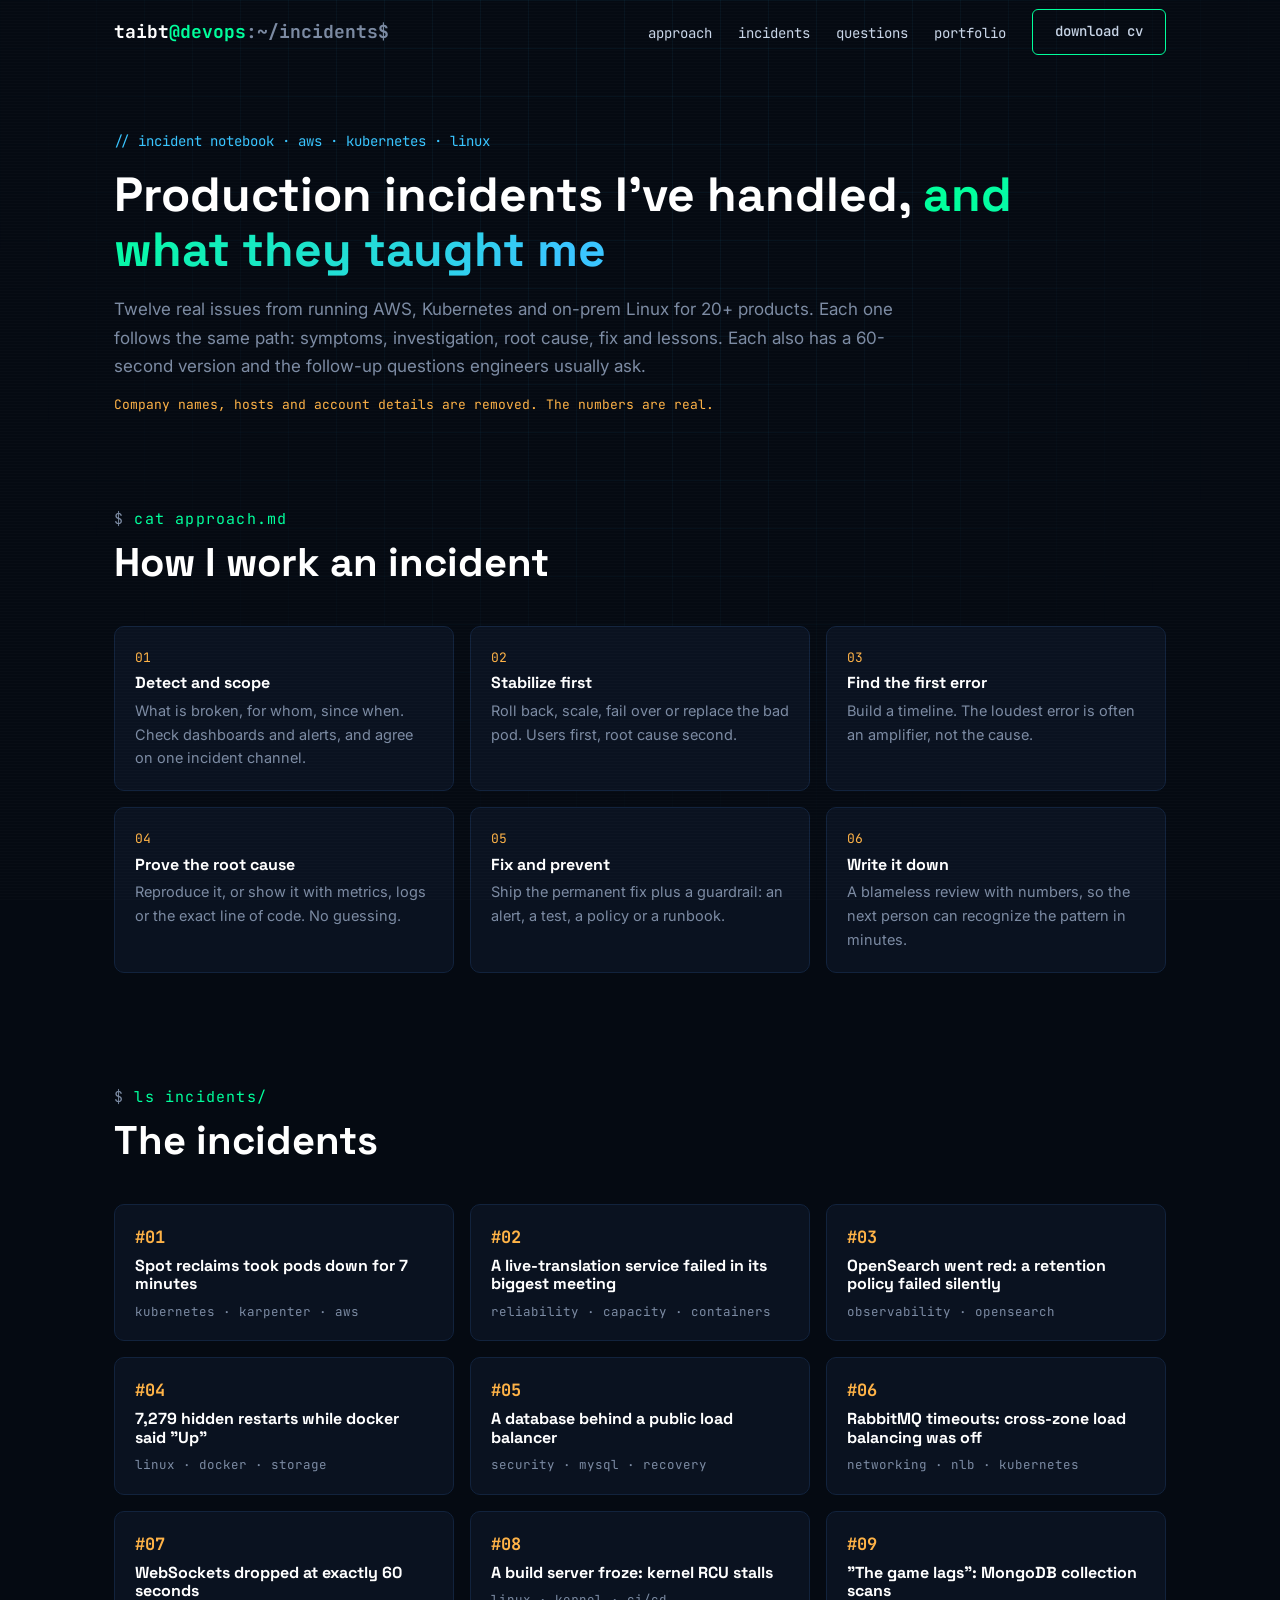
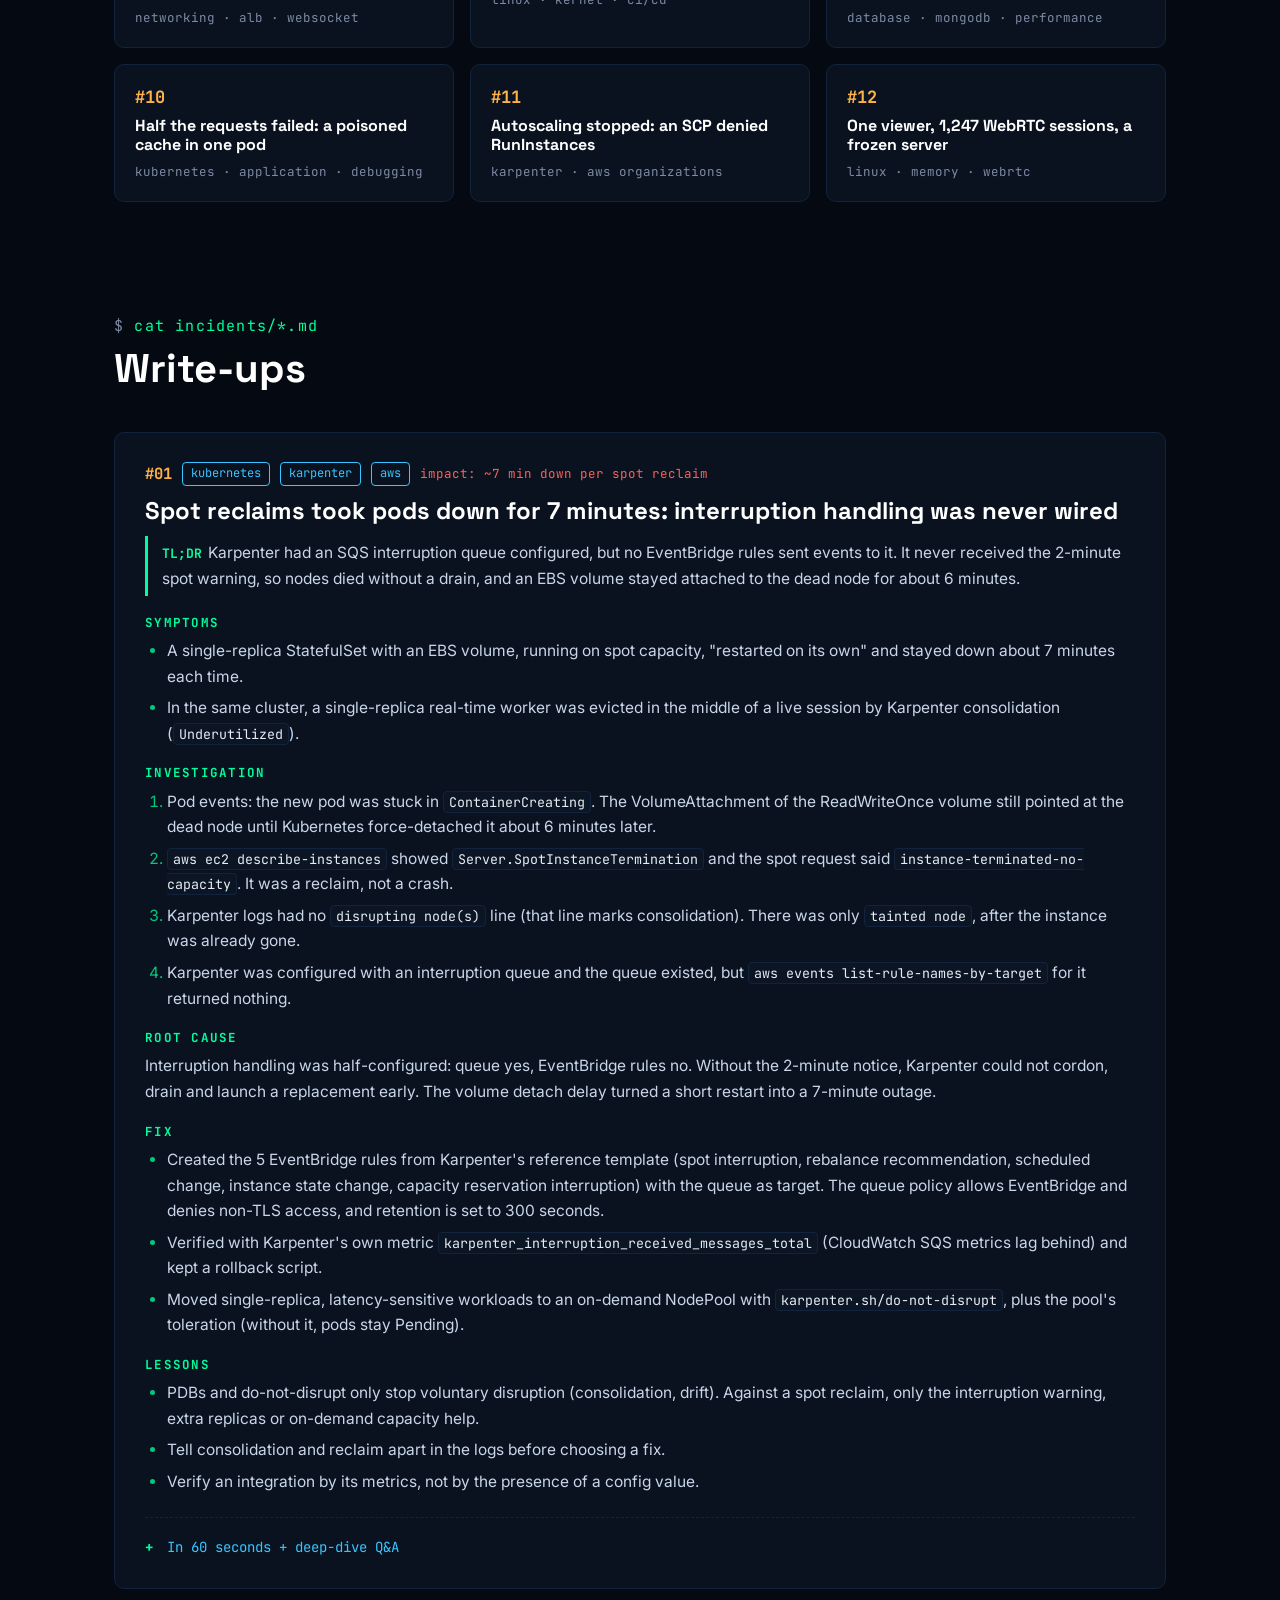
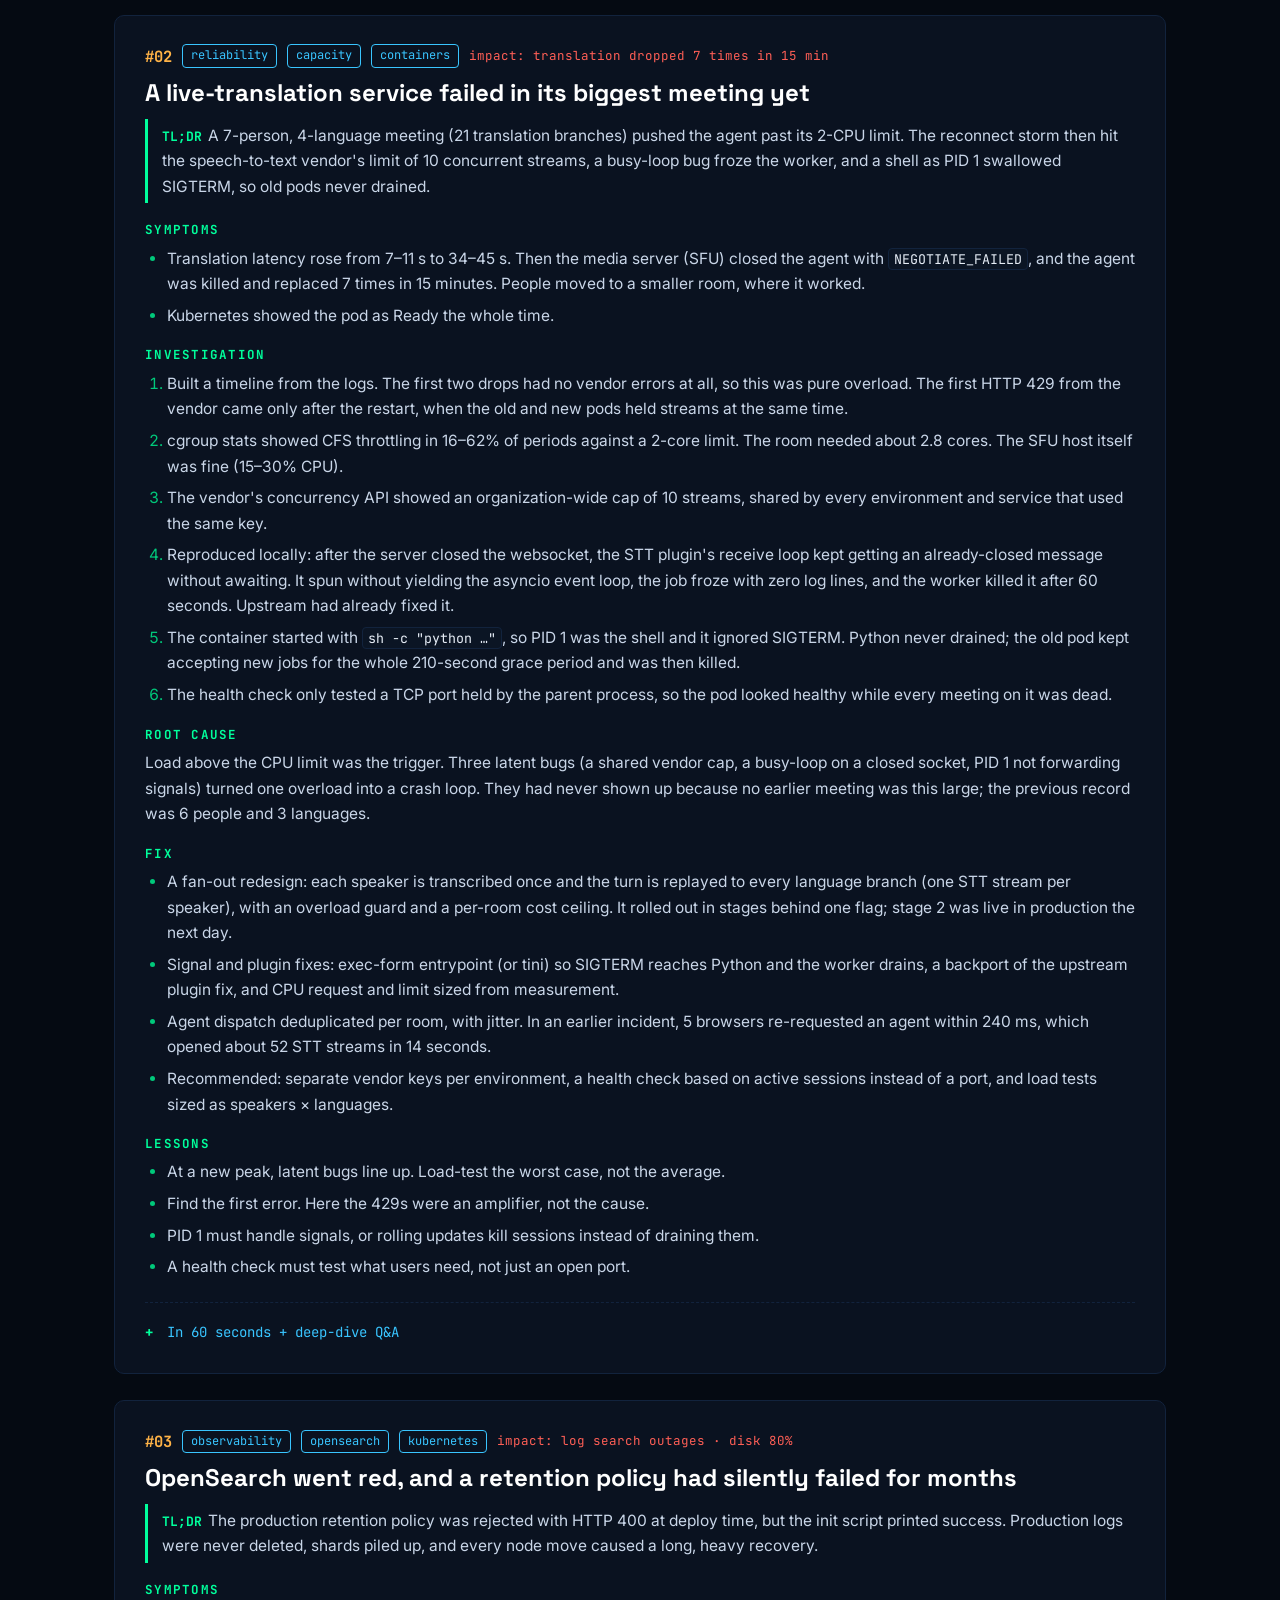
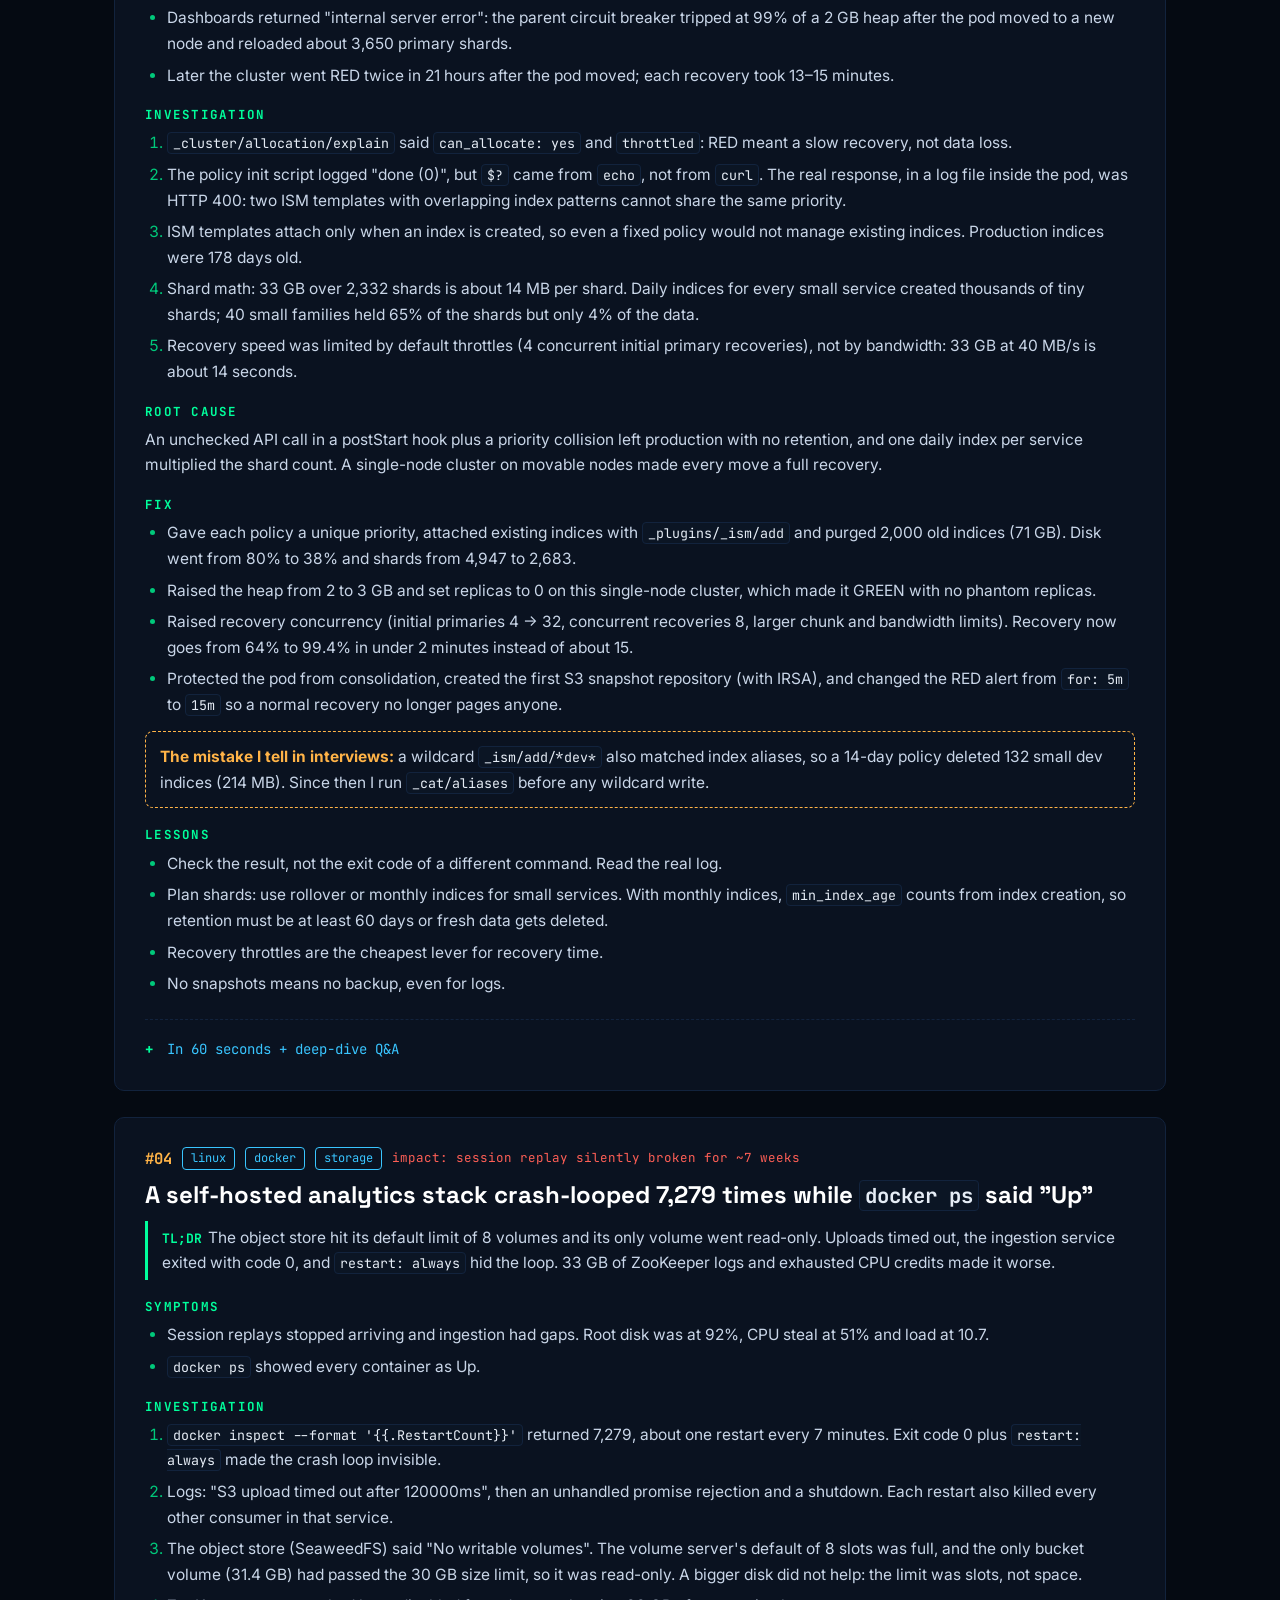
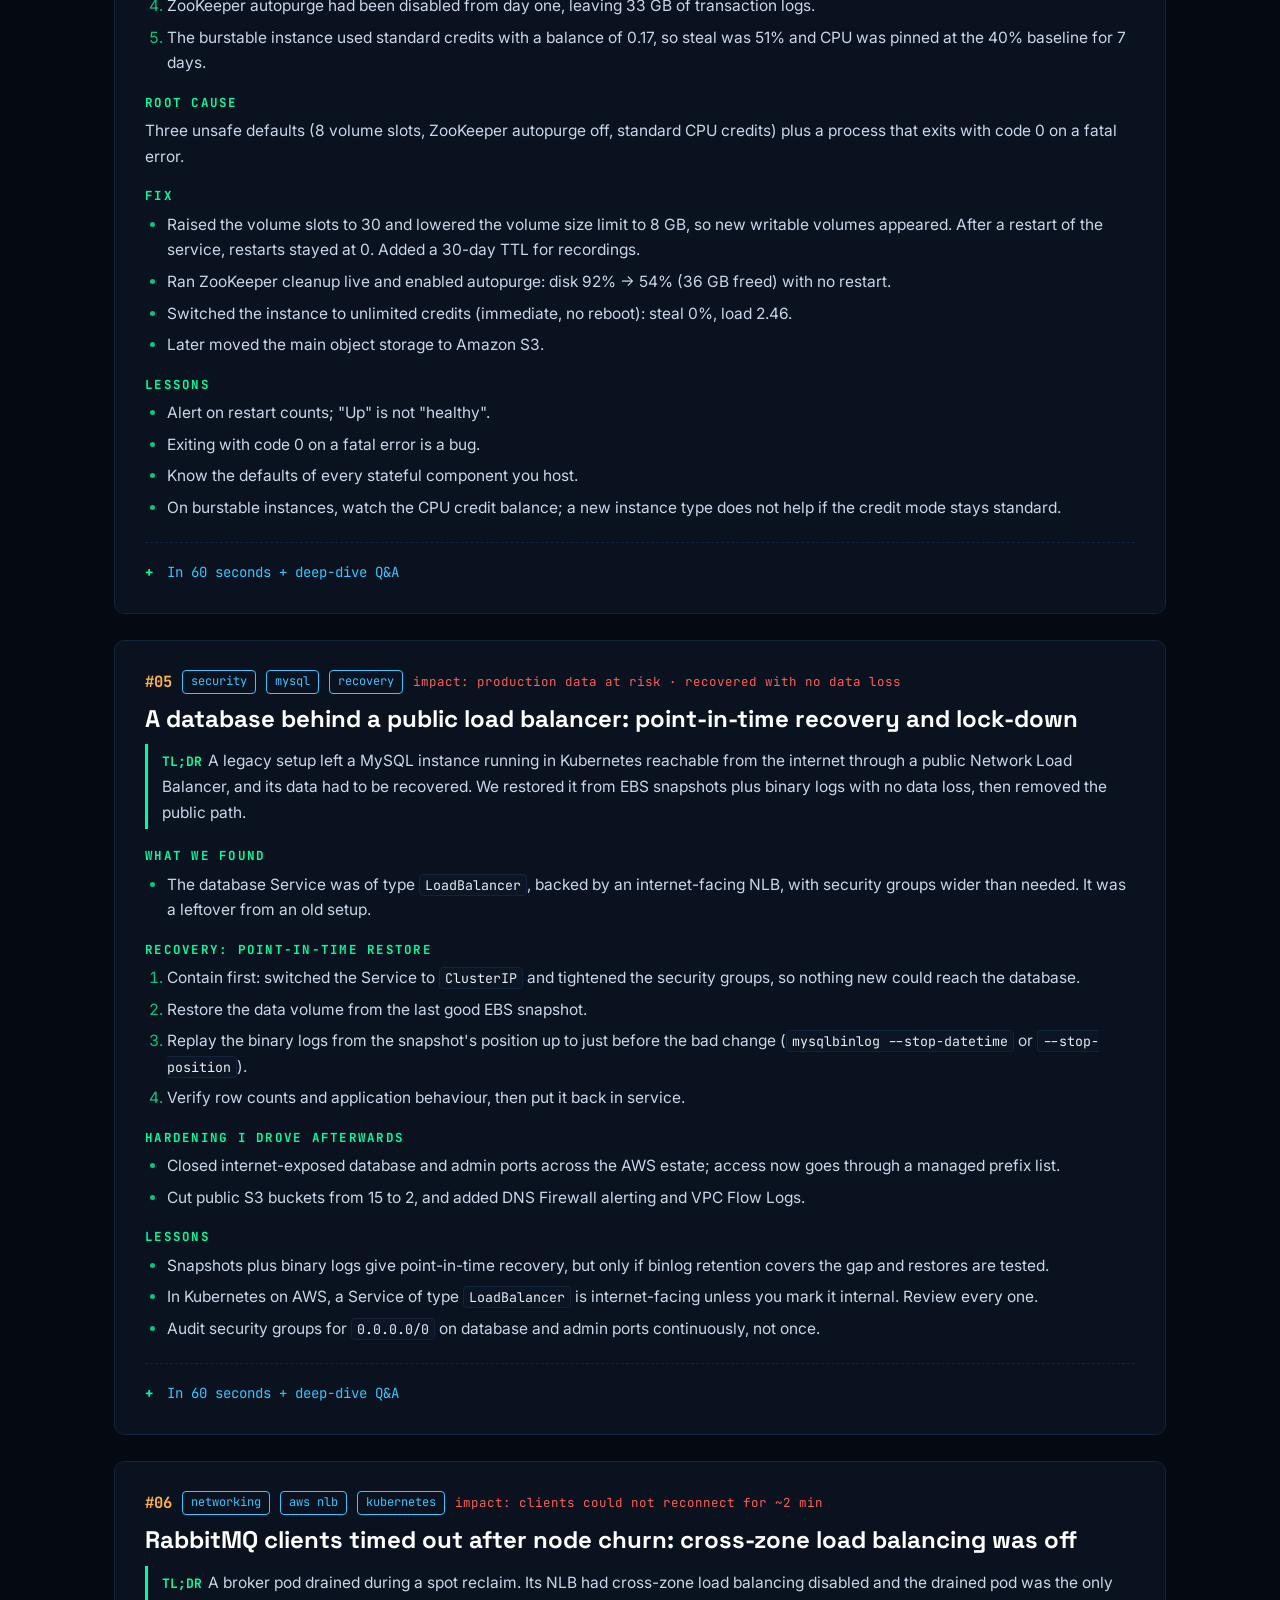
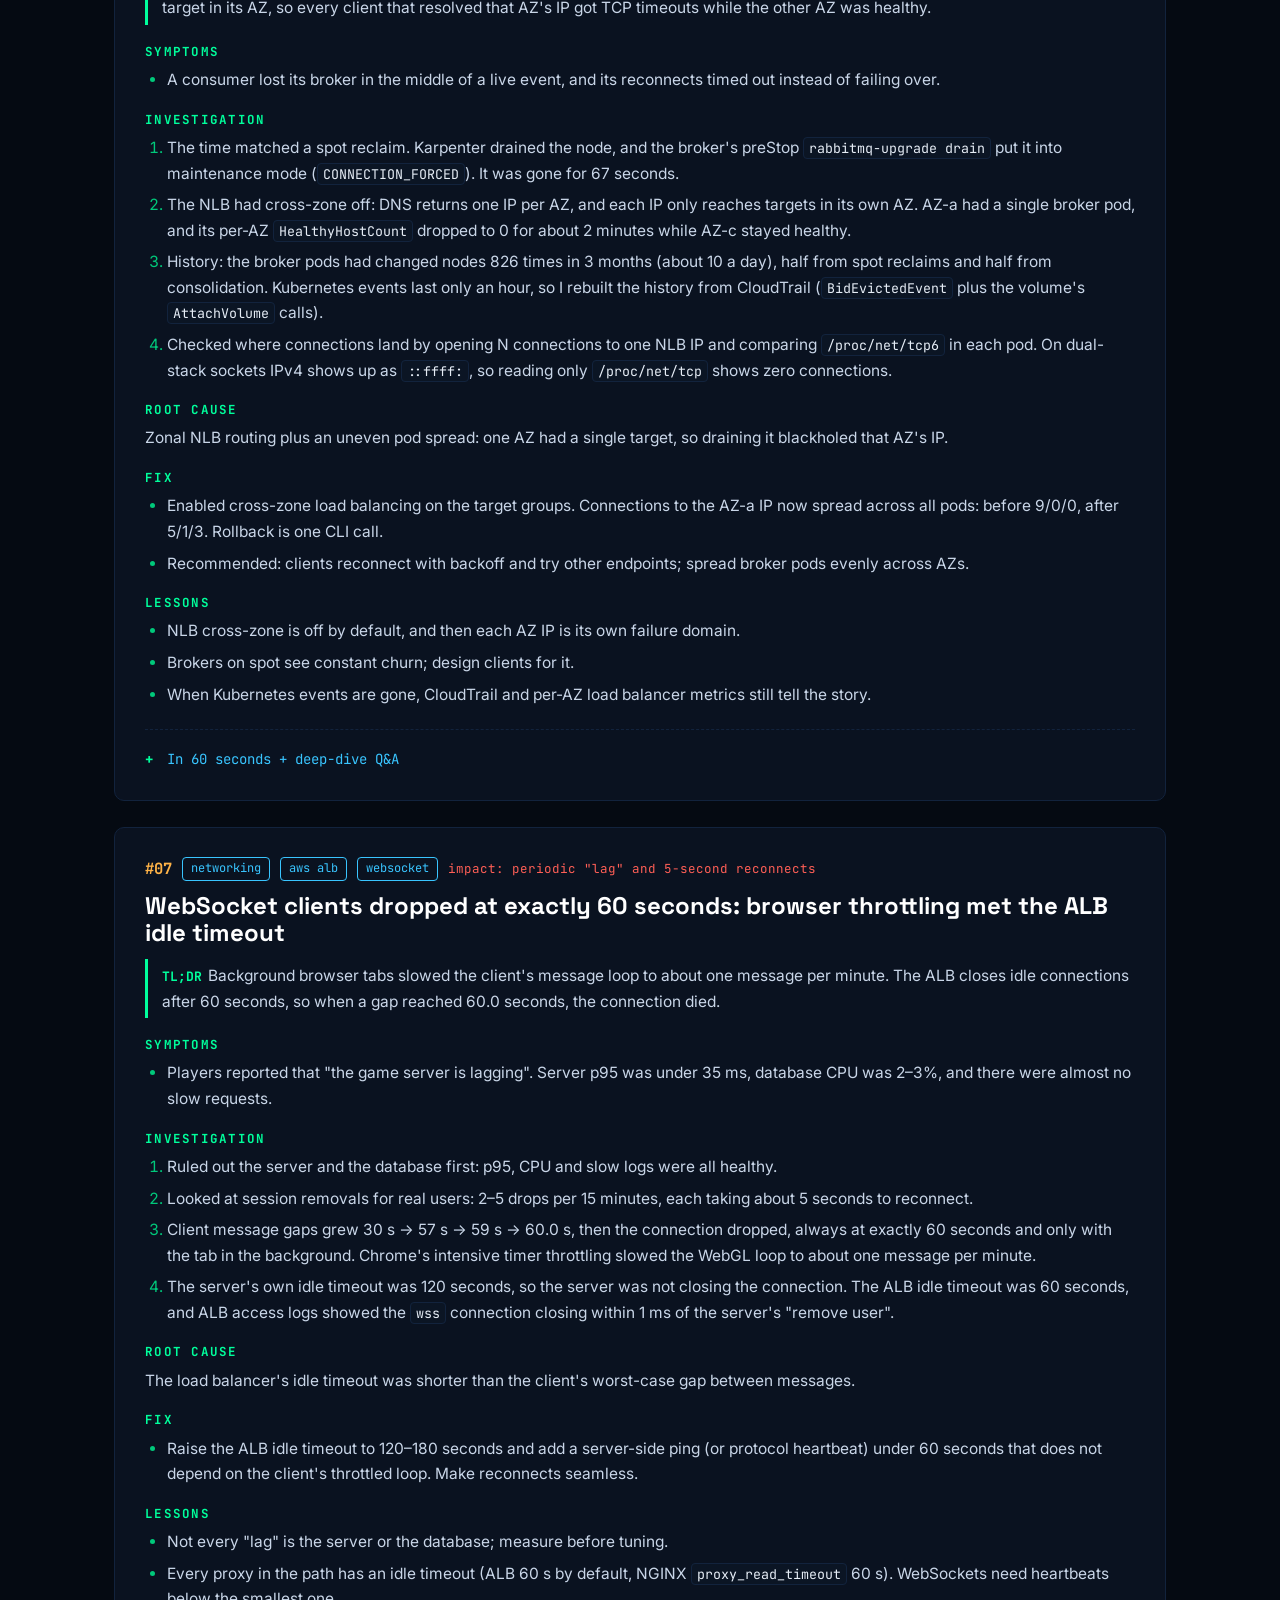
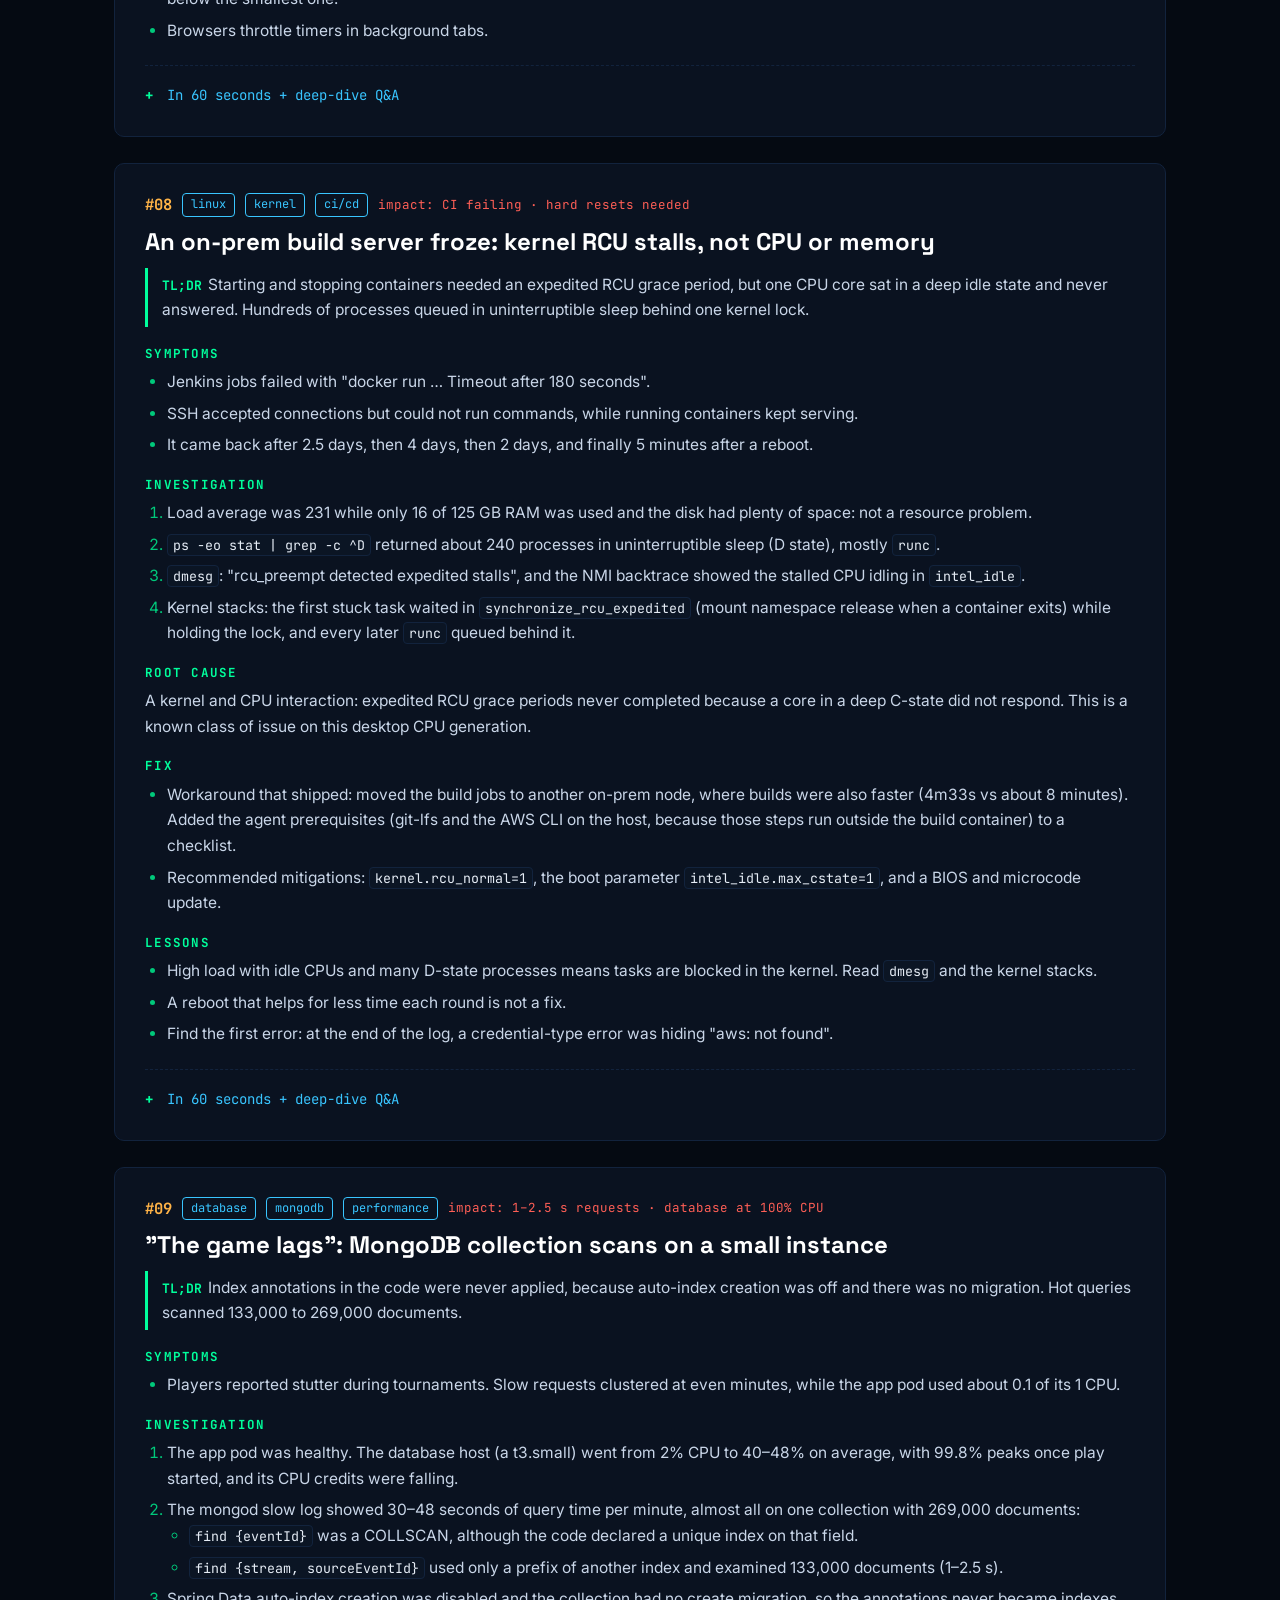
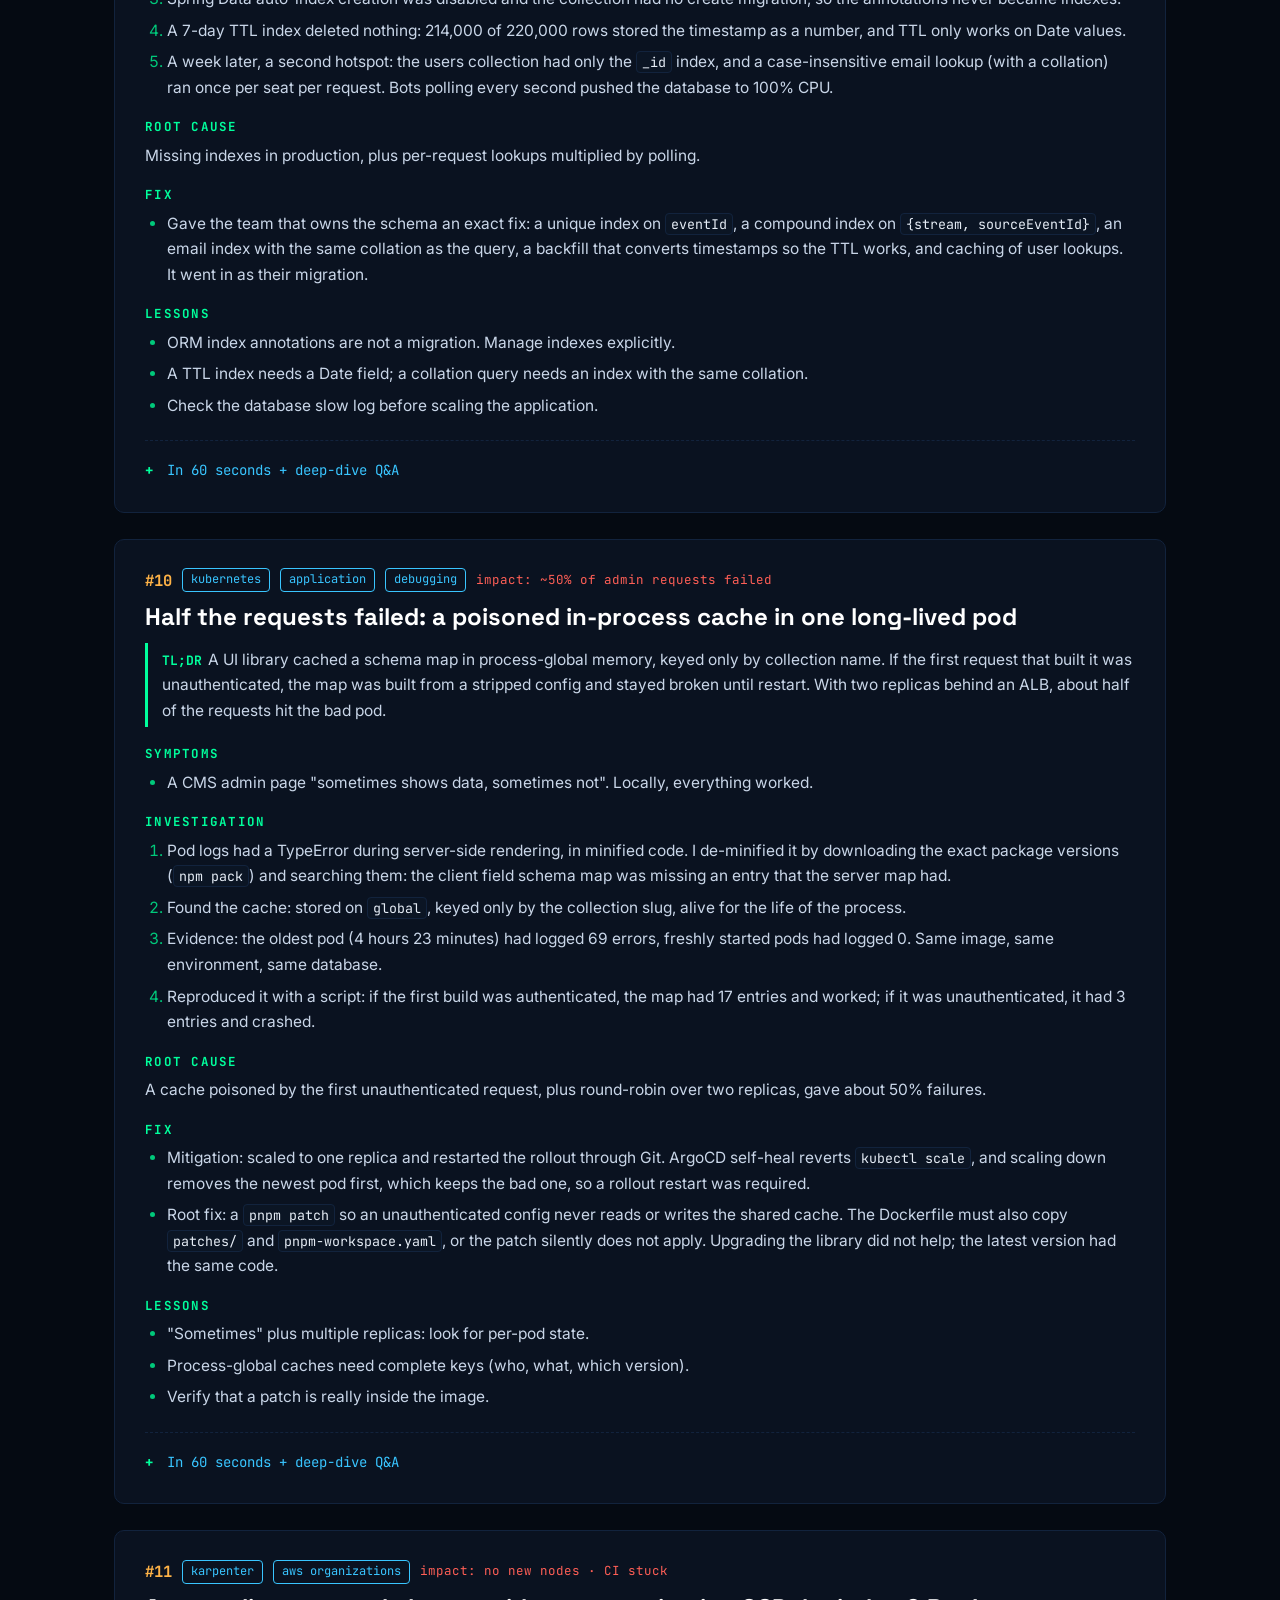
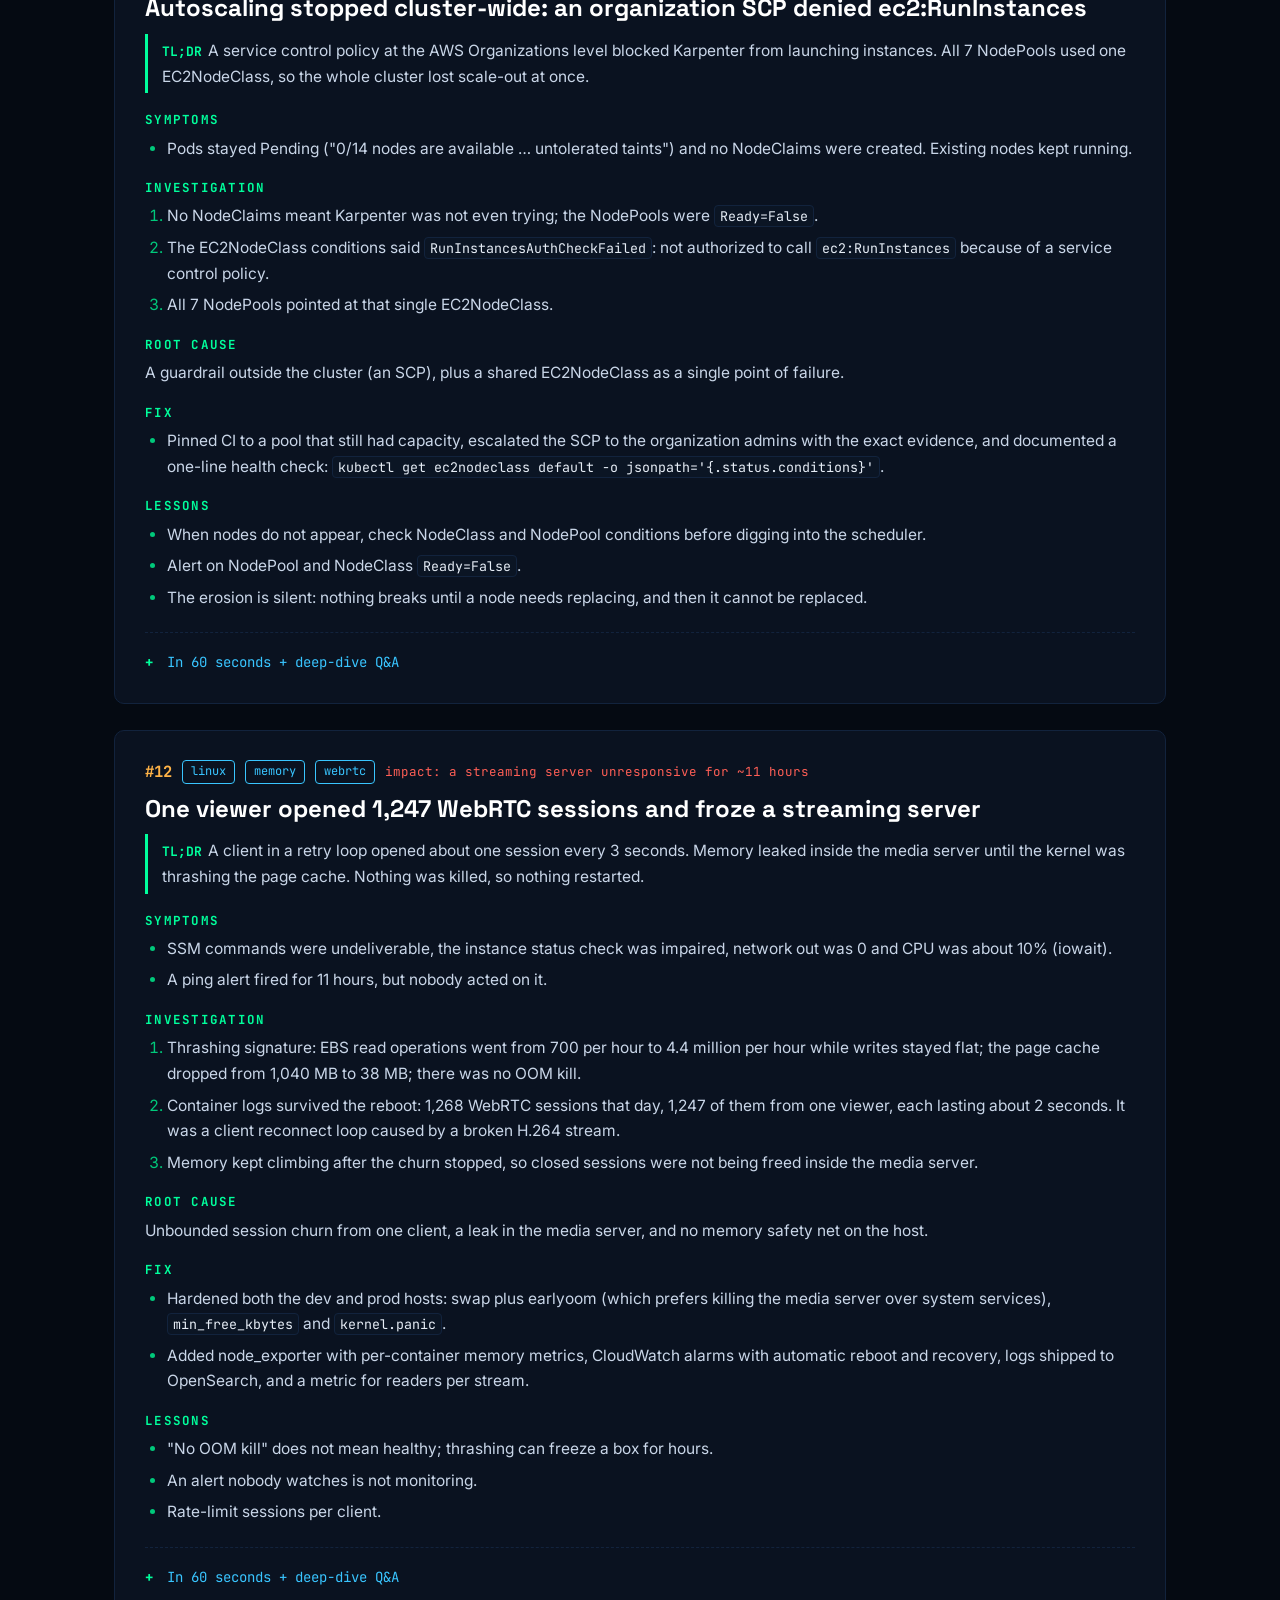
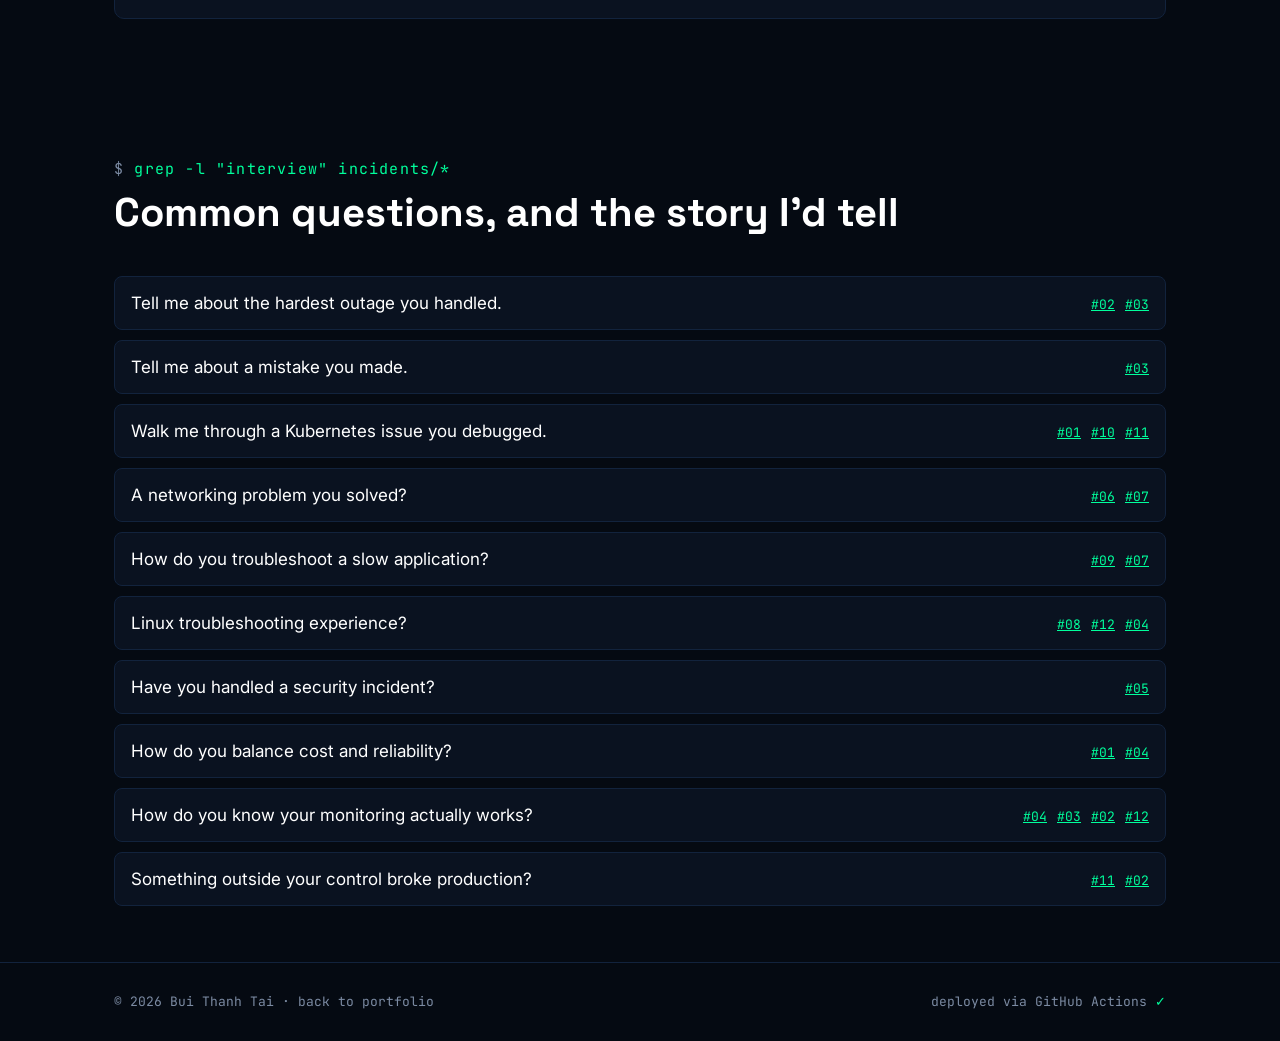
==== incidents/index.html @ ca94ed04 "feat: add incident notebook page Add /incidents/: twelve anonymized production incident write-ups (s" ====
<!DOCTYPE html>
<html lang="en">
<head>
  <meta charset="utf-8">
  <meta name="viewport" content="width=device-width, initial-scale=1">
  <title>Incident Notebook — Bui Thanh Tai</title>
  <meta name="description" content="Real production incidents from AWS, Kubernetes and on-prem Linux: symptoms, investigation, root cause, fix and lessons, by Bui Thanh Tai, Senior DevOps Engineer.">
  <link rel="icon" type="image/svg+xml" href="../assets/img/favicon.svg">
  <link rel="canonical" href="https://taibt-devops.github.io/portfolio/incidents/">
  <meta property="og:type" content="article">
  <meta property="og:title" content="Incident Notebook — Bui Thanh Tai">
  <meta property="og:description" content="Twelve real production incidents: what broke, how I found the root cause, what fixed it and what I learned.">
  <meta property="og:image" content="https://taibt-devops.github.io/portfolio/assets/img/og-image.png">
  <meta property="og:url" content="https://taibt-devops.github.io/portfolio/incidents/">
  <meta name="twitter:card" content="summary_large_image">
  <link rel="preconnect" href="https://fonts.googleapis.com">
  <link rel="preconnect" href="https://fonts.gstatic.com" crossorigin>
  <link rel="preload" as="style" href="https://fonts.googleapis.com/css2?family=Inter:wght@400;500;600&family=JetBrains+Mono:wght@400;500;700&family=Space+Grotesk:wght@500;600;700&display=swap">
  <link href="https://fonts.googleapis.com/css2?family=Inter:wght@400;500;600&family=JetBrains+Mono:wght@400;500;700&family=Space+Grotesk:wght@500;600;700&display=swap" rel="stylesheet" media="print" onload="this.media='all'">
  <noscript><link href="https://fonts.googleapis.com/css2?family=Inter:wght@400;500;600&family=JetBrains+Mono:wght@400;500;700&family=Space+Grotesk:wght@500;600;700&display=swap" rel="stylesheet"></noscript>
  <link rel="stylesheet" href="../assets/css/main.css">
  <link rel="stylesheet" href="../assets/css/incidents.css">
</head>
<body>
  <a class="skip-link" href="#main">Skip to content</a>
  <header id="site-nav">
    <nav class="wrap nav-inner" aria-label="Main">
      <a class="brand" href="../">taibt<span class="brand-at">@devops</span><span class="brand-path">:~/incidents$</span></a>
      <button type="button" class="nav-burger" aria-expanded="false" aria-controls="nav-menu" aria-label="Toggle menu"><span></span><span></span><span></span></button>
      <ul id="nav-menu" class="nav-links">
        <li><a href="#approach">approach</a></li>
        <li><a href="#index">incidents</a></li>
        <li><a href="#questions">questions</a></li>
        <li><a href="../">portfolio</a></li>
        <li><a class="btn btn-ghost" href="../cv/BUI_THANH_TAI_CV.pdf" download>download cv</a></li>
      </ul>
    </nav>
  </header>

  <main id="main" tabindex="-1">
    <section class="inc-hero" aria-labelledby="page-title">
      <div class="wrap">
        <p class="hero-kicker">// incident notebook · aws · kubernetes · linux</p>
        <h1 id="page-title" class="inc-title">Production incidents I've handled, <span class="grad">and what they taught me</span></h1>
        <p class="inc-lede">Twelve real issues from running AWS, Kubernetes and on-prem Linux for 20+ products. Each one follows the same path: symptoms, investigation, root cause, fix and lessons. Each also has a 60-second version and the follow-up questions engineers usually ask.</p>
        <p class="inc-note">Company names, hosts and account details are removed. The numbers are real.</p>
      </div>
    </section>

    <section id="approach" class="inc-section" aria-labelledby="approach-title">
      <div class="wrap">
        <p class="section-title">cat approach.md</p>
        <h2 id="approach-title" class="section-heading">How I work an incident</h2>
        <ol class="how-grid">
          <li class="how-step"><h3>Detect and scope</h3><p>What is broken, for whom, since when. Check dashboards and alerts, and agree on one incident channel.</p></li>
          <li class="how-step"><h3>Stabilize first</h3><p>Roll back, scale, fail over or replace the bad pod. Users first, root cause second.</p></li>
          <li class="how-step"><h3>Find the first error</h3><p>Build a timeline. The loudest error is often an amplifier, not the cause.</p></li>
          <li class="how-step"><h3>Prove the root cause</h3><p>Reproduce it, or show it with metrics, logs or the exact line of code. No guessing.</p></li>
          <li class="how-step"><h3>Fix and prevent</h3><p>Ship the permanent fix plus a guardrail: an alert, a test, a policy or a runbook.</p></li>
          <li class="how-step"><h3>Write it down</h3><p>A blameless review with numbers, so the next person can recognize the pattern in minutes.</p></li>
        </ol>
      </div>
    </section>

    <section id="index" class="inc-section" aria-labelledby="index-title">
      <div class="wrap">
        <p class="section-title">ls incidents/</p>
        <h2 id="index-title" class="section-heading">The incidents</h2>
        <ul class="inc-index">
          <li><a class="inc-card" href="#inc-01"><span class="inc-num">#01</span><h3>Spot reclaims took pods down for 7 minutes</h3><p>kubernetes · karpenter · aws</p></a></li>
          <li><a class="inc-card" href="#inc-02"><span class="inc-num">#02</span><h3>A live-translation service failed in its biggest meeting</h3><p>reliability · capacity · containers</p></a></li>
          <li><a class="inc-card" href="#inc-03"><span class="inc-num">#03</span><h3>OpenSearch went red: a retention policy failed silently</h3><p>observability · opensearch</p></a></li>
          <li><a class="inc-card" href="#inc-04"><span class="inc-num">#04</span><h3>7,279 hidden restarts while docker said "Up"</h3><p>linux · docker · storage</p></a></li>
          <li><a class="inc-card" href="#inc-05"><span class="inc-num">#05</span><h3>A database behind a public load balancer</h3><p>security · mysql · recovery</p></a></li>
          <li><a class="inc-card" href="#inc-06"><span class="inc-num">#06</span><h3>RabbitMQ timeouts: cross-zone load balancing was off</h3><p>networking · nlb · kubernetes</p></a></li>
          <li><a class="inc-card" href="#inc-07"><span class="inc-num">#07</span><h3>WebSockets dropped at exactly 60 seconds</h3><p>networking · alb · websocket</p></a></li>
          <li><a class="inc-card" href="#inc-08"><span class="inc-num">#08</span><h3>A build server froze: kernel RCU stalls</h3><p>linux · kernel · ci/cd</p></a></li>
          <li><a class="inc-card" href="#inc-09"><span class="inc-num">#09</span><h3>"The game lags": MongoDB collection scans</h3><p>database · mongodb · performance</p></a></li>
          <li><a class="inc-card" href="#inc-10"><span class="inc-num">#10</span><h3>Half the requests failed: a poisoned cache in one pod</h3><p>kubernetes · application · debugging</p></a></li>
          <li><a class="inc-card" href="#inc-11"><span class="inc-num">#11</span><h3>Autoscaling stopped: an SCP denied RunInstances</h3><p>karpenter · aws organizations</p></a></li>
          <li><a class="inc-card" href="#inc-12"><span class="inc-num">#12</span><h3>One viewer, 1,247 WebRTC sessions, a frozen server</h3><p>linux · memory · webrtc</p></a></li>
        </ul>
      </div>
    </section>

    <section id="incidents" class="inc-section" aria-labelledby="incidents-title">
      <div class="wrap">
        <p class="section-title">cat incidents/*.md</p>
        <h2 id="incidents-title" class="section-heading">Write-ups</h2>

        <article class="inc" id="inc-01">
          <header>
            <p class="inc-meta"><span class="inc-num">#01</span><span class="tag">kubernetes</span><span class="tag">karpenter</span><span class="tag">aws</span><span class="sev">impact: ~7 min down per spot reclaim</span></p>
            <h3>Spot reclaims took pods down for 7 minutes: interruption handling was never wired</h3>
            <p class="inc-tldr"><strong>TL;DR</strong>Karpenter had an SQS interruption queue configured, but no EventBridge rules sent events to it. It never received the 2-minute spot warning, so nodes died without a drain, and an EBS volume stayed attached to the dead node for about 6 minutes.</p>
          </header>
          <h4>Symptoms</h4>
          <ul>
            <li>A single-replica StatefulSet with an EBS volume, running on spot capacity, "restarted on its own" and stayed down about 7 minutes each time.</li>
            <li>In the same cluster, a single-replica real-time worker was evicted in the middle of a live session by Karpenter consolidation (<code>Underutilized</code>).</li>
          </ul>
          <h4>Investigation</h4>
          <ol>
            <li>Pod events: the new pod was stuck in <code>ContainerCreating</code>. The VolumeAttachment of the ReadWriteOnce volume still pointed at the dead node until Kubernetes force-detached it about 6 minutes later.</li>
            <li><code>aws ec2 describe-instances</code> showed <code>Server.SpotInstanceTermination</code> and the spot request said <code>instance-terminated-no-capacity</code>. It was a reclaim, not a crash.</li>
            <li>Karpenter logs had no <code>disrupting node(s)</code> line (that line marks consolidation). There was only <code>tainted node</code>, after the instance was already gone.</li>
            <li>Karpenter was configured with an interruption queue and the queue existed, but <code>aws events list-rule-names-by-target</code> for it returned nothing.</li>
          </ol>
          <h4>Root cause</h4>
          <p>Interruption handling was half-configured: queue yes, EventBridge rules no. Without the 2-minute notice, Karpenter could not cordon, drain and launch a replacement early. The volume detach delay turned a short restart into a 7-minute outage.</p>
          <h4>Fix</h4>
          <ul>
            <li>Created the 5 EventBridge rules from Karpenter's reference template (spot interruption, rebalance recommendation, scheduled change, instance state change, capacity reservation interruption) with the queue as target. The queue policy allows EventBridge and denies non-TLS access, and retention is set to 300 seconds.</li>
            <li>Verified with Karpenter's own metric <code>karpenter_interruption_received_messages_total</code> (CloudWatch SQS metrics lag behind) and kept a rollback script.</li>
            <li>Moved single-replica, latency-sensitive workloads to an on-demand NodePool with <code>karpenter.sh/do-not-disrupt</code>, plus the pool's toleration (without it, pods stay Pending).</li>
          </ul>
          <h4>Lessons</h4>
          <ul>
            <li>PDBs and do-not-disrupt only stop voluntary disruption (consolidation, drift). Against a spot reclaim, only the interruption warning, extra replicas or on-demand capacity help.</li>
            <li>Tell consolidation and reclaim apart in the logs before choosing a fix.</li>
            <li>Verify an integration by its metrics, not by the presence of a config value.</li>
          </ul>
          <details class="drill">
            <summary>In 60 seconds + deep-dive Q&amp;A</summary>
            <dl class="star">
              <dt>Situation</dt><dd>Production pods on spot nodes were going down for about 7 minutes at random times.</dd>
              <dt>Task</dt><dd>Find out why and stop the outages without giving up the spot savings.</dd>
              <dt>Action</dt><dd>Traced the pod timeline to a spot reclaim and an EBS volume stuck on the dead node. Found that Karpenter's interruption queue had no EventBridge rules, wired the 5 rules and verified them with Karpenter metrics. Moved single-replica workloads to on-demand capacity with do-not-disrupt.</dd>
              <dt>Result</dt><dd>Karpenter now gets the 2-minute warning and drains nodes ahead of time. The 7-minute outages on spot reclaims stopped.</dd>
            </dl>
            <dl class="qa">
              <dt>What is the difference between a spot interruption and consolidation?</dt>
              <dd>An interruption is AWS taking the capacity back with a 2-minute warning; it is involuntary. Consolidation is Karpenter removing or replacing nodes to save money; it is voluntary and respects PDBs and do-not-disrupt.</dd>
              <dt>Why did the pod take 7 minutes instead of 30 seconds?</dt>
              <dd>The volume was ReadWriteOnce and its attachment still referenced the terminated node, so the new pod could not mount it until the attach/detach controller force-detached it after about 6 minutes. A graceful drain releases the volume immediately.</dd>
              <dt>How would you make a stateful service tolerate spot?</dt>
              <dd>Multiple replicas spread across AZs with a PDB, interruption handling wired, graceful shutdown (preStop hook, enough grace period). Or keep it on on-demand capacity if it cannot be replicated.</dd>
              <dt>What is the downside of do-not-disrupt?</dt>
              <dd>It also blocks drift and expiry, so the node is not patched or right-sized. Use it only for workloads that truly cannot move.</dd>
            </dl>
            <p class="review">review: karpenter disruption types · eventbridge → sqs · pdb semantics · ebs csi attach/detach · statefulsets</p>
          </details>
        </article>

        <article class="inc" id="inc-02">
          <header>
            <p class="inc-meta"><span class="inc-num">#02</span><span class="tag">reliability</span><span class="tag">capacity</span><span class="tag">containers</span><span class="sev">impact: translation dropped 7 times in 15 min</span></p>
            <h3>A live-translation service failed in its biggest meeting yet</h3>
            <p class="inc-tldr"><strong>TL;DR</strong>A 7-person, 4-language meeting (21 translation branches) pushed the agent past its 2-CPU limit. The reconnect storm then hit the speech-to-text vendor's limit of 10 concurrent streams, a busy-loop bug froze the worker, and a shell as PID 1 swallowed SIGTERM, so old pods never drained.</p>
          </header>
          <h4>Symptoms</h4>
          <ul>
            <li>Translation latency rose from 7–11 s to 34–45 s. Then the media server (SFU) closed the agent with <code>NEGOTIATE_FAILED</code>, and the agent was killed and replaced 7 times in 15 minutes. People moved to a smaller room, where it worked.</li>
            <li>Kubernetes showed the pod as Ready the whole time.</li>
          </ul>
          <h4>Investigation</h4>
          <ol>
            <li>Built a timeline from the logs. The first two drops had no vendor errors at all, so this was pure overload. The first HTTP 429 from the vendor came only after the restart, when the old and new pods held streams at the same time.</li>
            <li>cgroup stats showed CFS throttling in 16–62% of periods against a 2-core limit. The room needed about 2.8 cores. The SFU host itself was fine (15–30% CPU).</li>
            <li>The vendor's concurrency API showed an organization-wide cap of 10 streams, shared by every environment and service that used the same key.</li>
            <li>Reproduced locally: after the server closed the websocket, the STT plugin's receive loop kept getting an already-closed message without awaiting. It spun without yielding the asyncio event loop, the job froze with zero log lines, and the worker killed it after 60 seconds. Upstream had already fixed it.</li>
            <li>The container started with <code>sh -c "python …"</code>, so PID 1 was the shell and it ignored SIGTERM. Python never drained; the old pod kept accepting new jobs for the whole 210-second grace period and was then killed.</li>
            <li>The health check only tested a TCP port held by the parent process, so the pod looked healthy while every meeting on it was dead.</li>
          </ol>
          <h4>Root cause</h4>
          <p>Load above the CPU limit was the trigger. Three latent bugs (a shared vendor cap, a busy-loop on a closed socket, PID 1 not forwarding signals) turned one overload into a crash loop. They had never shown up because no earlier meeting was this large; the previous record was 6 people and 3 languages.</p>
          <h4>Fix</h4>
          <ul>
            <li>A fan-out redesign: each speaker is transcribed once and the turn is replayed to every language branch (one STT stream per speaker), with an overload guard and a per-room cost ceiling. It rolled out in stages behind one flag; stage 2 was live in production the next day.</li>
            <li>Signal and plugin fixes: exec-form entrypoint (or tini) so SIGTERM reaches Python and the worker drains, a backport of the upstream plugin fix, and CPU request and limit sized from measurement.</li>
            <li>Agent dispatch deduplicated per room, with jitter. In an earlier incident, 5 browsers re-requested an agent within 240 ms, which opened about 52 STT streams in 14 seconds.</li>
            <li>Recommended: separate vendor keys per environment, a health check based on active sessions instead of a port, and load tests sized as speakers × languages.</li>
          </ul>
          <h4>Lessons</h4>
          <ul>
            <li>At a new peak, latent bugs line up. Load-test the worst case, not the average.</li>
            <li>Find the first error. Here the 429s were an amplifier, not the cause.</li>
            <li>PID 1 must handle signals, or rolling updates kill sessions instead of draining them.</li>
            <li>A health check must test what users need, not just an open port.</li>
          </ul>
          <details class="drill">
            <summary>In 60 seconds + deep-dive Q&amp;A</summary>
            <dl class="star">
              <dt>Situation</dt><dd>A live speech-translation service failed during its largest meeting so far: 7 people, 4 languages.</dd>
              <dt>Task</dt><dd>Restore service, find the root cause and make large meetings safe.</dd>
              <dt>Action</dt><dd>Rebuilt the timeline and showed that overload came first and the vendor 429s came later. Measured CPU throttling, found the shared 10-stream cap, reproduced a busy-loop bug in the STT plugin and found PID 1 swallowing SIGTERM. Drove a fan-out redesign that transcribes each speaker once.</dd>
              <dt>Result</dt><dd>Stage 2 of the redesign was live in production the next day, together with a clear fix list for signals, the plugin and quotas, and a load-test model based on speakers × languages.</dd>
            </dl>
            <dl class="qa">
              <dt>How did you know the 429s were not the cause?</dt>
              <dd>Timestamps. The first two disconnects had no 429 at all. The first 429 came after the restart, when two pods overlapped.</dd>
              <dt>What is CFS throttling and how do you see it?</dt>
              <dd>It is the kernel's CPU bandwidth control: a container that uses up its quota in a 100 ms period is paused until the next period. Check <code>cpu.stat</code> in the cgroup or <code>container_cpu_cfs_throttled_periods_total</code>.</dd>
              <dt>Why does <code>sh -c</code> as PID 1 break graceful shutdown?</dt>
              <dd>PID 1 has no default signal handlers and the shell does not forward SIGTERM to its child. The app never hears it and is killed after the grace period. Use exec form, <code>exec</code> in the script, or an init such as tini.</dd>
              <dt>How do you stop a thundering herd of reconnects?</dt>
              <dd>Deduplicate on the server (one in-flight request per room with a short TTL) and add jitter and exponential backoff on the clients.</dd>
            </dl>
            <p class="review">review: asyncio event loop blocking · cgroup cpu limits · pid 1 &amp; signals · rate limits &amp; backoff · readiness vs liveness</p>
          </details>
        </article>

        <article class="inc" id="inc-03">
          <header>
            <p class="inc-meta"><span class="inc-num">#03</span><span class="tag">observability</span><span class="tag">opensearch</span><span class="tag">kubernetes</span><span class="sev">impact: log search outages · disk 80%</span></p>
            <h3>OpenSearch went red, and a retention policy had silently failed for months</h3>
            <p class="inc-tldr"><strong>TL;DR</strong>The production retention policy was rejected with HTTP 400 at deploy time, but the init script printed success. Production logs were never deleted, shards piled up, and every node move caused a long, heavy recovery.</p>
          </header>
          <h4>Symptoms</h4>
          <ul>
            <li>Dashboards returned "internal server error": the parent circuit breaker tripped at 99% of a 2 GB heap after the pod moved to a new node and reloaded about 3,650 primary shards.</li>
            <li>Later the cluster went RED twice in 21 hours after the pod moved; each recovery took 13–15 minutes.</li>
          </ul>
          <h4>Investigation</h4>
          <ol>
            <li><code>_cluster/allocation/explain</code> said <code>can_allocate: yes</code> and <code>throttled</code>: RED meant a slow recovery, not data loss.</li>
            <li>The policy init script logged "done (0)", but <code>$?</code> came from <code>echo</code>, not from <code>curl</code>. The real response, in a log file inside the pod, was HTTP 400: two ISM templates with overlapping index patterns cannot share the same priority.</li>
            <li>ISM templates attach only when an index is created, so even a fixed policy would not manage existing indices. Production indices were 178 days old.</li>
            <li>Shard math: 33 GB over 2,332 shards is about 14 MB per shard. Daily indices for every small service created thousands of tiny shards; 40 small families held 65% of the shards but only 4% of the data.</li>
            <li>Recovery speed was limited by default throttles (4 concurrent initial primary recoveries), not by bandwidth: 33 GB at 40 MB/s is about 14 seconds.</li>
          </ol>
          <h4>Root cause</h4>
          <p>An unchecked API call in a postStart hook plus a priority collision left production with no retention, and one daily index per service multiplied the shard count. A single-node cluster on movable nodes made every move a full recovery.</p>
          <h4>Fix</h4>
          <ul>
            <li>Gave each policy a unique priority, attached existing indices with <code>_plugins/_ism/add</code> and purged 2,000 old indices (71 GB). Disk went from 80% to 38% and shards from 4,947 to 2,683.</li>
            <li>Raised the heap from 2 to 3 GB and set replicas to 0 on this single-node cluster, which made it GREEN with no phantom replicas.</li>
            <li>Raised recovery concurrency (initial primaries 4 → 32, concurrent recoveries 8, larger chunk and bandwidth limits). Recovery now goes from 64% to 99.4% in under 2 minutes instead of about 15.</li>
            <li>Protected the pod from consolidation, created the first S3 snapshot repository (with IRSA), and changed the RED alert from <code>for: 5m</code> to <code>15m</code> so a normal recovery no longer pages anyone.</li>
          </ul>
          <p class="oops"><strong>The mistake I tell in interviews:</strong> a wildcard <code>_ism/add/*dev*</code> also matched index aliases, so a 14-day policy deleted 132 small dev indices (214 MB). Since then I run <code>_cat/aliases</code> before any wildcard write.</p>
          <h4>Lessons</h4>
          <ul>
            <li>Check the result, not the exit code of a different command. Read the real log.</li>
            <li>Plan shards: use rollover or monthly indices for small services. With monthly indices, <code>min_index_age</code> counts from index creation, so retention must be at least 60 days or fresh data gets deleted.</li>
            <li>Recovery throttles are the cheapest lever for recovery time.</li>
            <li>No snapshots means no backup, even for logs.</li>
          </ul>
          <details class="drill">
            <summary>In 60 seconds + deep-dive Q&amp;A</summary>
            <dl class="star">
              <dt>Situation</dt><dd>Our logging cluster went red again and again, and search returned errors.</dd>
              <dt>Task</dt><dd>Stabilize it and find out why it was so fragile.</dd>
              <dt>Action</dt><dd>Proved RED was a throttled recovery. Found that the retention policy had been rejected for months while the script reported success. Fixed the priorities, attached old indices, purged 71 GB, and tuned heap, replicas and recovery throttles. Added snapshots.</dd>
              <dt>Result</dt><dd>Disk 80% → 38%, shards down 46%, recovery under 2 minutes instead of about 15, and no more false alerts.</dd>
            </dl>
            <dl class="qa">
              <dt>Why are too many small shards bad?</dt>
              <dd>Every shard costs heap and file handles and is recovered on its own, and the cluster state grows. Aim for tens of GB per shard, use rollover and merge small indices.</dd>
              <dt>Why did fixing the policy not clean the old indices?</dt>
              <dd>ISM templates bind at index creation. Existing indices need an explicit add or change_policy call.</dd>
              <dt>How would you make this cluster resilient?</dt>
              <dd>At least 3 nodes on stable capacity with replicas, snapshots to S3, rollover-based ISM, and alerts on heap, disk watermarks and unassigned shards.</dd>
              <dt>Tell me about a mistake you made.</dt>
              <dd>The alias wildcard above: small blast radius in dev, and it changed how I run every wildcard operation.</dd>
            </dl>
            <p class="review">review: shards &amp; heap · circuit breakers · ism/ilm · disk watermarks · snapshot repositories</p>
          </details>
        </article>

        <article class="inc" id="inc-04">
          <header>
            <p class="inc-meta"><span class="inc-num">#04</span><span class="tag">linux</span><span class="tag">docker</span><span class="tag">storage</span><span class="sev">impact: session replay silently broken for ~7 weeks</span></p>
            <h3>A self-hosted analytics stack crash-looped 7,279 times while <code>docker ps</code> said "Up"</h3>
            <p class="inc-tldr"><strong>TL;DR</strong>The object store hit its default limit of 8 volumes and its only volume went read-only. Uploads timed out, the ingestion service exited with code 0, and <code>restart: always</code> hid the loop. 33 GB of ZooKeeper logs and exhausted CPU credits made it worse.</p>
          </header>
          <h4>Symptoms</h4>
          <ul>
            <li>Session replays stopped arriving and ingestion had gaps. Root disk was at 92%, CPU steal at 51% and load at 10.7.</li>
            <li><code>docker ps</code> showed every container as Up.</li>
          </ul>
          <h4>Investigation</h4>
          <ol>
            <li><code>docker inspect --format '{{.RestartCount}}'</code> returned 7,279, about one restart every 7 minutes. Exit code 0 plus <code>restart: always</code> made the crash loop invisible.</li>
            <li>Logs: "S3 upload timed out after 120000ms", then an unhandled promise rejection and a shutdown. Each restart also killed every other consumer in that service.</li>
            <li>The object store (SeaweedFS) said "No writable volumes". The volume server's default of 8 slots was full, and the only bucket volume (31.4 GB) had passed the 30 GB size limit, so it was read-only. A bigger disk did not help: the limit was slots, not space.</li>
            <li>ZooKeeper autopurge had been disabled from day one, leaving 33 GB of transaction logs.</li>
            <li>The burstable instance used standard credits with a balance of 0.17, so steal was 51% and CPU was pinned at the 40% baseline for 7 days.</li>
          </ol>
          <h4>Root cause</h4>
          <p>Three unsafe defaults (8 volume slots, ZooKeeper autopurge off, standard CPU credits) plus a process that exits with code 0 on a fatal error.</p>
          <h4>Fix</h4>
          <ul>
            <li>Raised the volume slots to 30 and lowered the volume size limit to 8 GB, so new writable volumes appeared. After a restart of the service, restarts stayed at 0. Added a 30-day TTL for recordings.</li>
            <li>Ran ZooKeeper cleanup live and enabled autopurge: disk 92% → 54% (36 GB freed) with no restart.</li>
            <li>Switched the instance to unlimited credits (immediate, no reboot): steal 0%, load 2.46.</li>
            <li>Later moved the main object storage to Amazon S3.</li>
          </ul>
          <h4>Lessons</h4>
          <ul>
            <li>Alert on restart counts; "Up" is not "healthy".</li>
            <li>Exiting with code 0 on a fatal error is a bug.</li>
            <li>Know the defaults of every stateful component you host.</li>
            <li>On burstable instances, watch the CPU credit balance; a new instance type does not help if the credit mode stays standard.</li>
          </ul>
          <details class="drill">
            <summary>In 60 seconds + deep-dive Q&amp;A</summary>
            <dl class="star">
              <dt>Situation</dt><dd>A self-hosted product-analytics stack looked up, but session replay had been dead for weeks.</dd>
              <dt>Task</dt><dd>Find the cause and restore ingestion without losing data.</dd>
              <dt>Action</dt><dd>Found 7,279 hidden restarts and traced them to an object store out of volume slots. Freed 36 GB of ZooKeeper logs live and fixed CPU credit starvation.</dd>
              <dt>Result</dt><dd>Restarts 0, disk 92% → 54%, CPU steal 51% → 0%, replay working again.</dd>
            </dl>
            <dl class="qa">
              <dt>How do you detect a crash loop that Docker hides?</dt>
              <dd>Track the restart count (<code>docker inspect</code>, cAdvisor, or <code>kube_pod_container_status_restarts_total</code> in Kubernetes) and alert on its rate.</dd>
              <dt>What is CPU steal?</dt>
              <dd>Time the hypervisor did not give your vCPU. On burstable instances it often means the CPU credits ran out.</dd>
              <dt>Why did adding disk not fix it?</dt>
              <dd>The error was about writable volume slots. Each volume has a size cap and the server had a maximum number of volumes.</dd>
            </dl>
            <p class="review">review: docker restart policies &amp; exit codes · burstable credits · zookeeper maintenance · alerting on restarts</p>
          </details>
        </article>

        <article class="inc" id="inc-05">
          <header>
            <p class="inc-meta"><span class="inc-num">#05</span><span class="tag">security</span><span class="tag">mysql</span><span class="tag">recovery</span><span class="sev">impact: production data at risk · recovered with no data loss</span></p>
            <h3>A database behind a public load balancer: point-in-time recovery and lock-down</h3>
            <p class="inc-tldr"><strong>TL;DR</strong>A legacy setup left a MySQL instance running in Kubernetes reachable from the internet through a public Network Load Balancer, and its data had to be recovered. We restored it from EBS snapshots plus binary logs with no data loss, then removed the public path.</p>
          </header>
          <h4>What we found</h4>
          <ul>
            <li>The database Service was of type <code>LoadBalancer</code>, backed by an internet-facing NLB, with security groups wider than needed. It was a leftover from an old setup.</li>
          </ul>
          <h4>Recovery: point-in-time restore</h4>
          <ol>
            <li>Contain first: switched the Service to <code>ClusterIP</code> and tightened the security groups, so nothing new could reach the database.</li>
            <li>Restore the data volume from the last good EBS snapshot.</li>
            <li>Replay the binary logs from the snapshot's position up to just before the bad change (<code>mysqlbinlog --stop-datetime</code> or <code>--stop-position</code>).</li>
            <li>Verify row counts and application behaviour, then put it back in service.</li>
          </ol>
          <h4>Hardening I drove afterwards</h4>
          <ul>
            <li>Closed internet-exposed database and admin ports across the AWS estate; access now goes through a managed prefix list.</li>
            <li>Cut public S3 buckets from 15 to 2, and added DNS Firewall alerting and VPC Flow Logs.</li>
          </ul>
          <h4>Lessons</h4>
          <ul>
            <li>Snapshots plus binary logs give point-in-time recovery, but only if binlog retention covers the gap and restores are tested.</li>
            <li>In Kubernetes on AWS, a Service of type <code>LoadBalancer</code> is internet-facing unless you mark it internal. Review every one.</li>
            <li>Audit security groups for <code>0.0.0.0/0</code> on database and admin ports continuously, not once.</li>
          </ul>
          <details class="drill">
            <summary>In 60 seconds + deep-dive Q&amp;A</summary>
            <dl class="star">
              <dt>Situation</dt><dd>A legacy MySQL in Kubernetes was reachable from the internet, and its data needed recovery.</dd>
              <dt>Task</dt><dd>Recover with no data loss and close the hole.</dd>
              <dt>Action</dt><dd>Contained first, restored from EBS snapshots, replayed binary logs to the right point, verified, then moved the Service to ClusterIP and locked down the security groups.</dd>
              <dt>Result</dt><dd>Full recovery with no data loss. Later I led a wider cleanup of open ports and public buckets.</dd>
            </dl>
            <dl class="qa">
              <dt>How does point-in-time recovery work for MySQL?</dt>
              <dd>Restore a full backup or snapshot, then replay the binary logs from the backup's binlog position up to the target time or position.</dd>
              <dt>What do you do first in a suspected breach?</dt>
              <dd>Contain (cut access, rotate credentials), preserve evidence, find the scope with logs (VPC Flow Logs, database logs), then recover and harden.</dd>
              <dt>How do you prevent this class of issue?</dt>
              <dd>Internal load balancers by default, admission policies that block public load balancers for databases, regular security-group audits, private endpoints and least privilege.</dd>
            </dl>
            <p class="review">review: mysql binlog &amp; pitr · ebs snapshots · k8s service types &amp; aws lb annotations · incident response basics</p>
          </details>
        </article>

        <article class="inc" id="inc-06">
          <header>
            <p class="inc-meta"><span class="inc-num">#06</span><span class="tag">networking</span><span class="tag">aws nlb</span><span class="tag">kubernetes</span><span class="sev">impact: clients could not reconnect for ~2 min</span></p>
            <h3>RabbitMQ clients timed out after node churn: cross-zone load balancing was off</h3>
            <p class="inc-tldr"><strong>TL;DR</strong>A broker pod drained during a spot reclaim. Its NLB had cross-zone load balancing disabled and the drained pod was the only target in its AZ, so every client that resolved that AZ's IP got TCP timeouts while the other AZ was healthy.</p>
          </header>
          <h4>Symptoms</h4>
          <ul>
            <li>A consumer lost its broker in the middle of a live event, and its reconnects timed out instead of failing over.</li>
          </ul>
          <h4>Investigation</h4>
          <ol>
            <li>The time matched a spot reclaim. Karpenter drained the node, and the broker's preStop <code>rabbitmq-upgrade drain</code> put it into maintenance mode (<code>CONNECTION_FORCED</code>). It was gone for 67 seconds.</li>
            <li>The NLB had cross-zone off: DNS returns one IP per AZ, and each IP only reaches targets in its own AZ. AZ-a had a single broker pod, and its per-AZ <code>HealthyHostCount</code> dropped to 0 for about 2 minutes while AZ-c stayed healthy.</li>
            <li>History: the broker pods had changed nodes 826 times in 3 months (about 10 a day), half from spot reclaims and half from consolidation. Kubernetes events last only an hour, so I rebuilt the history from CloudTrail (<code>BidEvictedEvent</code> plus the volume's <code>AttachVolume</code> calls).</li>
            <li>Checked where connections land by opening N connections to one NLB IP and comparing <code>/proc/net/tcp6</code> in each pod. On dual-stack sockets IPv4 shows up as <code>::ffff:</code>, so reading only <code>/proc/net/tcp</code> shows zero connections.</li>
          </ol>
          <h4>Root cause</h4>
          <p>Zonal NLB routing plus an uneven pod spread: one AZ had a single target, so draining it blackholed that AZ's IP.</p>
          <h4>Fix</h4>
          <ul>
            <li>Enabled cross-zone load balancing on the target groups. Connections to the AZ-a IP now spread across all pods: before 9/0/0, after 5/1/3. Rollback is one CLI call.</li>
            <li>Recommended: clients reconnect with backoff and try other endpoints; spread broker pods evenly across AZs.</li>
          </ul>
          <h4>Lessons</h4>
          <ul>
            <li>NLB cross-zone is off by default, and then each AZ IP is its own failure domain.</li>
            <li>Brokers on spot see constant churn; design clients for it.</li>
            <li>When Kubernetes events are gone, CloudTrail and per-AZ load balancer metrics still tell the story.</li>
          </ul>
          <details class="drill">
            <summary>In 60 seconds + deep-dive Q&amp;A</summary>
            <dl class="star">
              <dt>Situation</dt><dd>A message consumer lost its broker mid-event and could not reconnect for two minutes.</dd>
              <dt>Task</dt><dd>Explain the timeouts and stop them.</dd>
              <dt>Action</dt><dd>Tied the drop to a spot drain, found cross-zone disabled with a single target in one AZ, rebuilt 3 months of churn from CloudTrail and tested how connections spread across pods.</dd>
              <dt>Result</dt><dd>Turned on cross-zone; any NLB IP now reaches healthy pods in every AZ.</dd>
            </dl>
            <dl class="qa">
              <dt>What does cross-zone load balancing change?</dt>
              <dd>With it on, each load balancer node can send traffic to targets in any enabled AZ; with it off, only to its own AZ. It is on by default for ALB and off for NLB, and inter-AZ traffic costs apply.</dd>
              <dt>Why did clients time out instead of retrying another IP?</dt>
              <dd>They resolved once and kept one IP. A TCP SYN to an AZ with no healthy target just times out.</dd>
              <dt>How would you run RabbitMQ on Kubernetes more safely?</dt>
              <dd>The Cluster Operator with 3 replicas across AZs, quorum queues, a PDB, stable capacity, and clients with reconnect and backoff.</dd>
            </dl>
            <p class="review">review: nlb vs alb · cross-zone &amp; az affinity · rabbitmq maintenance mode &amp; quorum queues · cloudtrail forensics</p>
          </details>
        </article>

        <article class="inc" id="inc-07">
          <header>
            <p class="inc-meta"><span class="inc-num">#07</span><span class="tag">networking</span><span class="tag">aws alb</span><span class="tag">websocket</span><span class="sev">impact: periodic "lag" and 5-second reconnects</span></p>
            <h3>WebSocket clients dropped at exactly 60 seconds: browser throttling met the ALB idle timeout</h3>
            <p class="inc-tldr"><strong>TL;DR</strong>Background browser tabs slowed the client's message loop to about one message per minute. The ALB closes idle connections after 60 seconds, so when a gap reached 60.0 seconds, the connection died.</p>
          </header>
          <h4>Symptoms</h4>
          <ul>
            <li>Players reported that "the game server is lagging". Server p95 was under 35 ms, database CPU was 2–3%, and there were almost no slow requests.</li>
          </ul>
          <h4>Investigation</h4>
          <ol>
            <li>Ruled out the server and the database first: p95, CPU and slow logs were all healthy.</li>
            <li>Looked at session removals for real users: 2–5 drops per 15 minutes, each taking about 5 seconds to reconnect.</li>
            <li>Client message gaps grew 30 s → 57 s → 59 s → 60.0 s, then the connection dropped, always at exactly 60 seconds and only with the tab in the background. Chrome's intensive timer throttling slowed the WebGL loop to about one message per minute.</li>
            <li>The server's own idle timeout was 120 seconds, so the server was not closing the connection. The ALB idle timeout was 60 seconds, and ALB access logs showed the <code>wss</code> connection closing within 1 ms of the server's "remove user".</li>
          </ol>
          <h4>Root cause</h4>
          <p>The load balancer's idle timeout was shorter than the client's worst-case gap between messages.</p>
          <h4>Fix</h4>
          <ul>
            <li>Raise the ALB idle timeout to 120–180 seconds and add a server-side ping (or protocol heartbeat) under 60 seconds that does not depend on the client's throttled loop. Make reconnects seamless.</li>
          </ul>
          <h4>Lessons</h4>
          <ul>
            <li>Not every "lag" is the server or the database; measure before tuning.</li>
            <li>Every proxy in the path has an idle timeout (ALB 60 s by default, NGINX <code>proxy_read_timeout</code> 60 s). WebSockets need heartbeats below the smallest one.</li>
            <li>Browsers throttle timers in background tabs.</li>
          </ul>
          <details class="drill">
            <summary>In 60 seconds + deep-dive Q&amp;A</summary>
            <dl class="star">
              <dt>Situation</dt><dd>Users reported lag while every server metric was green.</dd>
              <dt>Task</dt><dd>Find the real cause.</dd>
              <dt>Action</dt><dd>Ruled out the server and the database, then matched client message gaps to disconnects and the exact 60.0 seconds to the ALB idle timeout, confirmed with ALB access logs.</dd>
              <dt>Result</dt><dd>Root cause proven with logs; the fix is one setting plus a heartbeat.</dd>
            </dl>
            <dl class="qa">
              <dt>Where can a WebSocket be cut in AWS?</dt>
              <dd>The browser, a CDN, ALB/NLB idle timeouts, ingress or proxy timeouts, and the application's own idle timeout.</dd>
              <dt>Should the ping come from the client or the server?</dt>
              <dd>The server (or protocol ping frames), because background tabs throttle client timers.</dd>
              <dt>How did you prove it was not the server?</dt>
              <dd>The server's idle timeout was 120 seconds, but drops happened at 60.0 seconds, the ALB value, and ALB logs closed the connection at that exact moment.</dd>
            </dl>
            <p class="review">review: websocket keepalive · alb idle timeout · browser timer throttling · alb access logs</p>
          </details>
        </article>

        <article class="inc" id="inc-08">
          <header>
            <p class="inc-meta"><span class="inc-num">#08</span><span class="tag">linux</span><span class="tag">kernel</span><span class="tag">ci/cd</span><span class="sev">impact: CI failing · hard resets needed</span></p>
            <h3>An on-prem build server froze: kernel RCU stalls, not CPU or memory</h3>
            <p class="inc-tldr"><strong>TL;DR</strong>Starting and stopping containers needed an expedited RCU grace period, but one CPU core sat in a deep idle state and never answered. Hundreds of processes queued in uninterruptible sleep behind one kernel lock.</p>
          </header>
          <h4>Symptoms</h4>
          <ul>
            <li>Jenkins jobs failed with "docker run … Timeout after 180 seconds".</li>
            <li>SSH accepted connections but could not run commands, while running containers kept serving.</li>
            <li>It came back after 2.5 days, then 4 days, then 2 days, and finally 5 minutes after a reboot.</li>
          </ul>
          <h4>Investigation</h4>
          <ol>
            <li>Load average was 231 while only 16 of 125 GB RAM was used and the disk had plenty of space: not a resource problem.</li>
            <li><code>ps -eo stat | grep -c ^D</code> returned about 240 processes in uninterruptible sleep (D state), mostly <code>runc</code>.</li>
            <li><code>dmesg</code>: "rcu_preempt detected expedited stalls", and the NMI backtrace showed the stalled CPU idling in <code>intel_idle</code>.</li>
            <li>Kernel stacks: the first stuck task waited in <code>synchronize_rcu_expedited</code> (mount namespace release when a container exits) while holding the lock, and every later <code>runc</code> queued behind it.</li>
          </ol>
          <h4>Root cause</h4>
          <p>A kernel and CPU interaction: expedited RCU grace periods never completed because a core in a deep C-state did not respond. This is a known class of issue on this desktop CPU generation.</p>
          <h4>Fix</h4>
          <ul>
            <li>Workaround that shipped: moved the build jobs to another on-prem node, where builds were also faster (4m33s vs about 8 minutes). Added the agent prerequisites (git-lfs and the AWS CLI on the host, because those steps run outside the build container) to a checklist.</li>
            <li>Recommended mitigations: <code>kernel.rcu_normal=1</code>, the boot parameter <code>intel_idle.max_cstate=1</code>, and a BIOS and microcode update.</li>
          </ul>
          <h4>Lessons</h4>
          <ul>
            <li>High load with idle CPUs and many D-state processes means tasks are blocked in the kernel. Read <code>dmesg</code> and the kernel stacks.</li>
            <li>A reboot that helps for less time each round is not a fix.</li>
            <li>Find the first error: at the end of the log, a credential-type error was hiding "aws: not found".</li>
          </ul>
          <details class="drill">
            <summary>In 60 seconds + deep-dive Q&amp;A</summary>
            <dl class="star">
              <dt>Situation</dt><dd>Our on-prem CI host kept freezing and builds failed.</dd>
              <dt>Task</dt><dd>Find out why and keep CI running.</dd>
              <dt>Action</dt><dd>Showed it was not CPU, RAM or disk, found about 240 D-state tasks behind an expedited RCU stall, moved the builds to another node and proposed kernel and BIOS mitigations.</dd>
              <dt>Result</dt><dd>CI was green again, and builds got faster (4m33s vs about 8 minutes).</dd>
            </dl>
            <dl class="qa">
              <dt>What is D state?</dt>
              <dd>Uninterruptible sleep, usually waiting for I/O or a kernel lock. <code>kill -9</code> does not work on it, and it counts towards the load average.</dd>
              <dt>What is RCU?</dt>
              <dd>Read-Copy-Update, a kernel synchronization mechanism: writers wait for a grace period until all readers are done. Expedited grace periods force this with interrupts to every CPU.</dd>
              <dt>How do you debug a host where you cannot run new commands?</dt>
              <dd>Use a session that is already open or the console, dump blocked tasks with <code>echo w &gt; /proc/sysrq-trigger</code>, and read the persistent journal after the reboot.</dd>
            </dl>
            <p class="review">review: linux process states · load average · dmesg &amp; sysrq · namespaces in container runtimes · c-states</p>
          </details>
        </article>

        <article class="inc" id="inc-09">
          <header>
            <p class="inc-meta"><span class="inc-num">#09</span><span class="tag">database</span><span class="tag">mongodb</span><span class="tag">performance</span><span class="sev">impact: 1–2.5 s requests · database at 100% CPU</span></p>
            <h3>"The game lags": MongoDB collection scans on a small instance</h3>
            <p class="inc-tldr"><strong>TL;DR</strong>Index annotations in the code were never applied, because auto-index creation was off and there was no migration. Hot queries scanned 133,000 to 269,000 documents.</p>
          </header>
          <h4>Symptoms</h4>
          <ul>
            <li>Players reported stutter during tournaments. Slow requests clustered at even minutes, while the app pod used about 0.1 of its 1 CPU.</li>
          </ul>
          <h4>Investigation</h4>
          <ol>
            <li>The app pod was healthy. The database host (a t3.small) went from 2% CPU to 40–48% on average, with 99.8% peaks once play started, and its CPU credits were falling.</li>
            <li>The mongod slow log showed 30–48 seconds of query time per minute, almost all on one collection with 269,000 documents:
              <ul>
                <li><code>find {eventId}</code> was a COLLSCAN, although the code declared a unique index on that field.</li>
                <li><code>find {stream, sourceEventId}</code> used only a prefix of another index and examined 133,000 documents (1–2.5 s).</li>
              </ul>
            </li>
            <li>Spring Data auto-index creation was disabled and the collection had no create migration, so the annotations never became indexes.</li>
            <li>A 7-day TTL index deleted nothing: 214,000 of 220,000 rows stored the timestamp as a number, and TTL only works on Date values.</li>
            <li>A week later, a second hotspot: the users collection had only the <code>_id</code> index, and a case-insensitive email lookup (with a collation) ran once per seat per request. Bots polling every second pushed the database to 100% CPU.</li>
          </ol>
          <h4>Root cause</h4>
          <p>Missing indexes in production, plus per-request lookups multiplied by polling.</p>
          <h4>Fix</h4>
          <ul>
            <li>Gave the team that owns the schema an exact fix: a unique index on <code>eventId</code>, a compound index on <code>{stream, sourceEventId}</code>, an email index with the same collation as the query, a backfill that converts timestamps so the TTL works, and caching of user lookups. It went in as their migration.</li>
          </ul>
          <h4>Lessons</h4>
          <ul>
            <li>ORM index annotations are not a migration. Manage indexes explicitly.</li>
            <li>A TTL index needs a Date field; a collation query needs an index with the same collation.</li>
            <li>Check the database slow log before scaling the application.</li>
          </ul>
          <details class="drill">
            <summary>In 60 seconds + deep-dive Q&amp;A</summary>
            <dl class="star">
              <dt>Situation</dt><dd>Players reported lag during tournaments.</dd>
              <dt>Task</dt><dd>Find the bottleneck.</dd>
              <dt>Action</dt><dd>Ruled out the app, read the MongoDB slow log, found collection scans on two collections, and traced them to index annotations that were never applied and a TTL on the wrong data type.</dd>
              <dt>Result</dt><dd>Root cause and exact index changes delivered to the owning team the same day.</dd>
            </dl>
            <dl class="qa">
              <dt>How do you find slow queries in MongoDB?</dt>
              <dd>The profiler or slow query log, then <code>explain("executionStats")</code>: look for COLLSCAN and compare docsExamined with nReturned.</dd>
              <dt>Why did the unique annotation not create an index?</dt>
              <dd>Recent Spring Data versions disable auto-index creation by default, so indexes must come from a migration or explicit index creation.</dd>
              <dt>How do you order fields in a compound index?</dt>
              <dd>Follow the ESR rule: Equality fields first, then Sort, then Range.</dd>
            </dl>
            <p class="review">review: mongodb indexes &amp; explain · esr rule · ttl indexes · collation · n+1 queries</p>
          </details>
        </article>

        <article class="inc" id="inc-10">
          <header>
            <p class="inc-meta"><span class="inc-num">#10</span><span class="tag">kubernetes</span><span class="tag">application</span><span class="tag">debugging</span><span class="sev">impact: ~50% of admin requests failed</span></p>
            <h3>Half the requests failed: a poisoned in-process cache in one long-lived pod</h3>
            <p class="inc-tldr"><strong>TL;DR</strong>A UI library cached a schema map in process-global memory, keyed only by collection name. If the first request that built it was unauthenticated, the map was built from a stripped config and stayed broken until restart. With two replicas behind an ALB, about half of the requests hit the bad pod.</p>
          </header>
          <h4>Symptoms</h4>
          <ul>
            <li>A CMS admin page "sometimes shows data, sometimes not". Locally, everything worked.</li>
          </ul>
          <h4>Investigation</h4>
          <ol>
            <li>Pod logs had a TypeError during server-side rendering, in minified code. I de-minified it by downloading the exact package versions (<code>npm pack</code>) and searching them: the client field schema map was missing an entry that the server map had.</li>
            <li>Found the cache: stored on <code>global</code>, keyed only by the collection slug, alive for the life of the process.</li>
            <li>Evidence: the oldest pod (4 hours 23 minutes) had logged 69 errors, freshly started pods had logged 0. Same image, same environment, same database.</li>
            <li>Reproduced it with a script: if the first build was authenticated, the map had 17 entries and worked; if it was unauthenticated, it had 3 entries and crashed.</li>
          </ol>
          <h4>Root cause</h4>
          <p>A cache poisoned by the first unauthenticated request, plus round-robin over two replicas, gave about 50% failures.</p>
          <h4>Fix</h4>
          <ul>
            <li>Mitigation: scaled to one replica and restarted the rollout through Git. ArgoCD self-heal reverts <code>kubectl scale</code>, and scaling down removes the newest pod first, which keeps the bad one, so a rollout restart was required.</li>
            <li>Root fix: a <code>pnpm patch</code> so an unauthenticated config never reads or writes the shared cache. The Dockerfile must also copy <code>patches/</code> and <code>pnpm-workspace.yaml</code>, or the patch silently does not apply. Upgrading the library did not help; the latest version had the same code.</li>
          </ul>
          <h4>Lessons</h4>
          <ul>
            <li>"Sometimes" plus multiple replicas: look for per-pod state.</li>
            <li>Process-global caches need complete keys (who, what, which version).</li>
            <li>Verify that a patch is really inside the image.</li>
          </ul>
          <details class="drill">
            <summary>In 60 seconds + deep-dive Q&amp;A</summary>
            <dl class="star">
              <dt>Situation</dt><dd>A production admin page failed at random but worked locally.</dd>
              <dt>Task</dt><dd>Find out why it was intermittent.</dd>
              <dt>Action</dt><dd>De-minified the stack trace, found a process-global cache poisoned by unauthenticated requests, proved it per pod (69 errors vs 0) and reproduced it with a script.</dd>
              <dt>Result</dt><dd>Mitigated the same day, then delivered a library patch with a reproducer.</dd>
            </dl>
            <dl class="qa">
              <dt>How do you debug minified production errors?</dt>
              <dd>Use source maps if you have them; otherwise download the exact package version and search for the code around the error.</dd>
              <dt>Why did scaling down keep the bad pod?</dt>
              <dd>When a ReplicaSet scales down, it prefers to delete the newest pods.</dd>
              <dt>How do you avoid cache poisoning?</dt>
              <dd>Key the cache by everything that changes the value, never cache error or unauthenticated variants, add a TTL and expose cache health.</dd>
            </dl>
            <p class="review">review: replicaset scale-down order · gitops self-heal · ssr caches · source maps</p>
          </details>
        </article>

        <article class="inc" id="inc-11">
          <header>
            <p class="inc-meta"><span class="inc-num">#11</span><span class="tag">karpenter</span><span class="tag">aws organizations</span><span class="sev">impact: no new nodes · CI stuck</span></p>
            <h3>Autoscaling stopped cluster-wide: an organization SCP denied ec2:RunInstances</h3>
            <p class="inc-tldr"><strong>TL;DR</strong>A service control policy at the AWS Organizations level blocked Karpenter from launching instances. All 7 NodePools used one EC2NodeClass, so the whole cluster lost scale-out at once.</p>
          </header>
          <h4>Symptoms</h4>
          <ul>
            <li>Pods stayed Pending ("0/14 nodes are available … untolerated taints") and no NodeClaims were created. Existing nodes kept running.</li>
          </ul>
          <h4>Investigation</h4>
          <ol>
            <li>No NodeClaims meant Karpenter was not even trying; the NodePools were <code>Ready=False</code>.</li>
            <li>The EC2NodeClass conditions said <code>RunInstancesAuthCheckFailed</code>: not authorized to call <code>ec2:RunInstances</code> because of a service control policy.</li>
            <li>All 7 NodePools pointed at that single EC2NodeClass.</li>
          </ol>
          <h4>Root cause</h4>
          <p>A guardrail outside the cluster (an SCP), plus a shared EC2NodeClass as a single point of failure.</p>
          <h4>Fix</h4>
          <ul>
            <li>Pinned CI to a pool that still had capacity, escalated the SCP to the organization admins with the exact evidence, and documented a one-line health check: <code>kubectl get ec2nodeclass default -o jsonpath='{.status.conditions}'</code>.</li>
          </ul>
          <h4>Lessons</h4>
          <ul>
            <li>When nodes do not appear, check NodeClass and NodePool conditions before digging into the scheduler.</li>
            <li>Alert on NodePool and NodeClass <code>Ready=False</code>.</li>
            <li>The erosion is silent: nothing breaks until a node needs replacing, and then it cannot be replaced.</li>
          </ul>
          <details class="drill">
            <summary>In 60 seconds + deep-dive Q&amp;A</summary>
            <dl class="star">
              <dt>Situation</dt><dd>New pods stayed Pending and CI stopped.</dd>
              <dt>Task</dt><dd>Restore scaling.</dd>
              <dt>Action</dt><dd>Noticed there were no NodeClaims, read the NodeClass condition and found an organization-level SCP denying RunInstances. Unblocked CI by pinning it to a pool with capacity and escalated the SCP.</dd>
              <dt>Result</dt><dd>CI was back the same day, and the owners got the root cause with evidence.</dd>
            </dl>
            <dl class="qa">
              <dt>What is an SCP?</dt>
              <dd>An AWS Organizations policy that sets the maximum permissions for accounts. An IAM allow cannot override an SCP deny.</dd>
              <dt>Why did one problem break every NodePool?</dt>
              <dd>They shared one EC2NodeClass (same IAM role, AMI and subnets), so they were one failure domain.</dd>
            </dl>
            <p class="review">review: karpenter nodepool &amp; ec2nodeclass · scp vs iam evaluation · pending pod triage</p>
          </details>
        </article>

        <article class="inc" id="inc-12">
          <header>
            <p class="inc-meta"><span class="inc-num">#12</span><span class="tag">linux</span><span class="tag">memory</span><span class="tag">webrtc</span><span class="sev">impact: a streaming server unresponsive for ~11 hours</span></p>
            <h3>One viewer opened 1,247 WebRTC sessions and froze a streaming server</h3>
            <p class="inc-tldr"><strong>TL;DR</strong>A client in a retry loop opened about one session every 3 seconds. Memory leaked inside the media server until the kernel was thrashing the page cache. Nothing was killed, so nothing restarted.</p>
          </header>
          <h4>Symptoms</h4>
          <ul>
            <li>SSM commands were undeliverable, the instance status check was impaired, network out was 0 and CPU was about 10% (iowait).</li>
            <li>A ping alert fired for 11 hours, but nobody acted on it.</li>
          </ul>
          <h4>Investigation</h4>
          <ol>
            <li>Thrashing signature: EBS read operations went from 700 per hour to 4.4 million per hour while writes stayed flat; the page cache dropped from 1,040 MB to 38 MB; there was no OOM kill.</li>
            <li>Container logs survived the reboot: 1,268 WebRTC sessions that day, 1,247 of them from one viewer, each lasting about 2 seconds. It was a client reconnect loop caused by a broken H.264 stream.</li>
            <li>Memory kept climbing after the churn stopped, so closed sessions were not being freed inside the media server.</li>
          </ol>
          <h4>Root cause</h4>
          <p>Unbounded session churn from one client, a leak in the media server, and no memory safety net on the host.</p>
          <h4>Fix</h4>
          <ul>
            <li>Hardened both the dev and prod hosts: swap plus earlyoom (which prefers killing the media server over system services), <code>min_free_kbytes</code> and <code>kernel.panic</code>.</li>
            <li>Added node_exporter with per-container memory metrics, CloudWatch alarms with automatic reboot and recovery, logs shipped to OpenSearch, and a metric for readers per stream.</li>
          </ul>
          <h4>Lessons</h4>
          <ul>
            <li>"No OOM kill" does not mean healthy; thrashing can freeze a box for hours.</li>
            <li>An alert nobody watches is not monitoring.</li>
            <li>Rate-limit sessions per client.</li>
          </ul>
          <details class="drill">
            <summary>In 60 seconds + deep-dive Q&amp;A</summary>
            <dl class="star">
              <dt>Situation</dt><dd>A streaming server became unreachable for hours.</dd>
              <dt>Task</dt><dd>Find out why and stop it from happening again.</dd>
              <dt>Action</dt><dd>Recognized memory thrashing from the EBS read pattern, traced it to 1,247 sessions from one viewer, and hardened the dev and prod hosts with memory guards, metrics and auto-recovery alarms.</dd>
              <dt>Result</dt><dd>The hosts now recover on their own, and per-container memory and per-stream readers are visible.</dd>
            </dl>
            <dl class="qa">
              <dt>Why was there no OOM kill?</dt>
              <dd>The kernel kept reclaiming page cache instead of killing anything. The system was very slow but never truly out of memory: classic thrashing. earlyoom or systemd-oomd act earlier.</dd>
              <dt>How did you recognize thrashing?</dt>
              <dd>Huge read IOPS with flat writes, high iowait and an almost empty page cache.</dd>
            </dl>
            <p class="review">review: linux memory reclaim &amp; oom killer · swap &amp; earlyoom · ec2 status checks &amp; auto-recovery · webrtc session lifecycle</p>
          </details>
        </article>
      </div>
    </section>

    <section id="questions" class="inc-section" aria-labelledby="questions-title">
      <div class="wrap">
        <p class="section-title">grep -l "interview" incidents/*</p>
        <h2 id="questions-title" class="section-heading">Common questions, and the story I'd tell</h2>
        <ul class="q-map">
          <li><span>Tell me about the hardest outage you handled.</span><span><a href="#inc-02">#02</a><a href="#inc-03">#03</a></span></li>
          <li><span>Tell me about a mistake you made.</span><span><a href="#inc-03">#03</a></span></li>
          <li><span>Walk me through a Kubernetes issue you debugged.</span><span><a href="#inc-01">#01</a><a href="#inc-10">#10</a><a href="#inc-11">#11</a></span></li>
          <li><span>A networking problem you solved?</span><span><a href="#inc-06">#06</a><a href="#inc-07">#07</a></span></li>
          <li><span>How do you troubleshoot a slow application?</span><span><a href="#inc-09">#09</a><a href="#inc-07">#07</a></span></li>
          <li><span>Linux troubleshooting experience?</span><span><a href="#inc-08">#08</a><a href="#inc-12">#12</a><a href="#inc-04">#04</a></span></li>
          <li><span>Have you handled a security incident?</span><span><a href="#inc-05">#05</a></span></li>
          <li><span>How do you balance cost and reliability?</span><span><a href="#inc-01">#01</a><a href="#inc-04">#04</a></span></li>
          <li><span>How do you know your monitoring actually works?</span><span><a href="#inc-04">#04</a><a href="#inc-03">#03</a><a href="#inc-02">#02</a><a href="#inc-12">#12</a></span></li>
          <li><span>Something outside your control broke production?</span><span><a href="#inc-11">#11</a><a href="#inc-02">#02</a></span></li>
        </ul>
      </div>
    </section>
  </main>

  <footer id="site-footer">
    <div class="wrap footer-inner">
      <p class="footer-line">© 2026 Bui Thanh Tai · <a href="../">back to portfolio</a></p>
      <p class="footer-line"><a href="https://github.com/taibt-devops/portfolio/actions" rel="noopener" target="_blank">deployed via GitHub Actions <span class="t-ok">✓</span></a></p>
    </div>
  </footer>
  <script src="../assets/js/main.js" defer></script>
</body>
</html>
---- assets/css/main.css ----
/* ============ Design tokens ============ */
:root {
  --bg: #050a12;
  --bg-raise: #0a1220;
  --bg-terminal: #070d17;
  --line: #12233d;
  --text: #c9d6e8;
  --text-dim: #7c8ba3;
  --accent: #00ff9c;
  --accent-dim: #00c97b;
  --cyan: #39c5ff;
  --amber: #ffb347;
  --danger: #ff5f56;
  --mono: "JetBrains Mono", ui-monospace, Consolas, monospace;
  --head: "Space Grotesk", system-ui, sans-serif;
  --body: "Inter", system-ui, sans-serif;
  --radius: 10px;
  --maxw: 1100px;
  --glow: 0 0 24px rgba(0, 255, 156, 0.25);
}

/* ============ Reset & base ============ */
*, *::before, *::after { box-sizing: border-box; }
* { margin: 0; }
html { scroll-behavior: smooth; }
body {
  background: var(--bg);
  color: var(--text);
  font-family: var(--body);
  font-size: 17px;
  line-height: 1.65;
  -webkit-font-smoothing: antialiased;
}
img, svg { max-width: 100%; display: block; }
a { color: var(--accent); }
a:hover { color: var(--cyan); }
:focus-visible { outline: 2px solid var(--accent); outline-offset: 3px; border-radius: 2px; }
h1, h2, h3, h4 { font-family: var(--head); line-height: 1.15; color: #fff; }

.skip-link {
  position: absolute; left: -9999px; top: 0; z-index: 100;
  background: var(--accent); color: #04220f; padding: 8px 16px; font-family: var(--mono);
}
.skip-link:focus { left: 8px; }
main:focus { outline: none; }

/* z-index scale: grid -1 · content 0 · scanline 2 · nav 50 · skip-link 100 */
/* Blueprint grid + scanline backdrop */
body::before {
  content: ""; position: fixed; inset: 0; z-index: -1; pointer-events: none;
  background-image:
    linear-gradient(rgba(57, 197, 255, 0.05) 1px, transparent 1px),
    linear-gradient(90deg, rgba(57, 197, 255, 0.05) 1px, transparent 1px);
  background-size: 48px 48px;
  -webkit-mask-image: radial-gradient(ellipse at 50% 0%, #000 30%, transparent 75%);
  mask-image: radial-gradient(ellipse at 50% 0%, #000 30%, transparent 75%);
}
body::after {
  content: ""; position: fixed; inset: 0; z-index: 2; pointer-events: none;
  background: repeating-linear-gradient(0deg, rgba(255,255,255,0.015) 0 1px, transparent 1px 3px);
}

/* Layout helpers */
.wrap { max-width: var(--maxw); margin: 0 auto; padding: 0 24px; }
section { padding: 88px 0; }
.section-title {
  font-family: var(--mono); font-size: 15px; color: var(--accent);
  letter-spacing: 0.08em; margin-bottom: 8px;
}
.section-title::before { content: "$ "; color: var(--text-dim); }
.section-heading { font-size: clamp(28px, 4vw, 40px); margin-bottom: 40px; }

@media (prefers-reduced-motion: reduce) {
  html { scroll-behavior: auto; }
}

/* ============ Nav ============ */
#site-nav {
  position: fixed; top: 0; left: 0; right: 0; z-index: 50;
  transition: background 0.3s, box-shadow 0.3s;
}
#site-nav.scrolled {
  background: rgba(5, 10, 18, 0.82);
  -webkit-backdrop-filter: blur(10px);
  backdrop-filter: blur(10px);
  box-shadow: 0 1px 0 var(--line);
}
.nav-inner { display: flex; align-items: center; justify-content: space-between; height: 64px; }
.brand { font-family: var(--mono); font-weight: 700; font-size: 18px; text-decoration: none; color: #fff; }
.brand-at { color: var(--accent); }
.brand-path { color: var(--text-dim); }
.nav-links { display: flex; gap: 26px; list-style: none; padding: 0; align-items: center; }
.nav-links a { font-family: var(--mono); font-size: 14px; text-decoration: none; color: var(--text); }
.nav-links a:hover { color: var(--accent); }
.nav-burger { display: none; }

/* Buttons */
.btn {
  display: inline-block; font-family: var(--mono); font-weight: 500; text-decoration: none;
  padding: 10px 22px; border-radius: 6px; border: 1px solid var(--accent);
}
.btn-solid { background: var(--accent); color: #04220f; box-shadow: 0 4px 0 0 var(--accent-dim); }
.btn-solid:hover { transform: translateY(2px); box-shadow: 0 2px 0 0 var(--accent-dim); color: #04220f; }
.btn-ghost { color: var(--accent); background: transparent; }
.btn-ghost:hover { background: rgba(0, 255, 156, 0.08); color: var(--accent); }

/* Mobile nav */
@media (max-width: 760px) {
  .nav-burger { display: flex; flex-direction: column; gap: 5px; cursor: pointer; padding: 8px; background: none; border: 0; }
  .nav-burger span { width: 22px; height: 2px; background: var(--accent); }
  .nav-links {
    display: none; position: absolute; top: 64px; left: 0; right: 0;
    flex-direction: column; background: rgba(5, 10, 18, 0.97); padding: 20px; gap: 18px;
    border-bottom: 1px solid var(--line);
  }
  .nav-links.open { display: flex; }
}

section { scroll-margin-top: 80px; }

/* ============ Hero ============ */
#hero { padding: 150px 0 90px; }
.hero-grid { display: grid; grid-template-columns: 1.05fr 1fr; gap: 48px; align-items: center; }
.hero-kicker { font-family: var(--mono); color: var(--cyan); font-size: 14px; margin-bottom: 14px; }
.hero-title { font-size: clamp(34px, 5vw, 56px); margin-bottom: 18px; }
.grad { color: var(--accent); }
@supports ((background-clip: text) or (-webkit-background-clip: text)) {
  .grad {
    background: linear-gradient(120deg, var(--accent) 10%, var(--cyan) 90%);
    -webkit-background-clip: text; background-clip: text;
    -webkit-text-fill-color: transparent; color: transparent;
  }
}
.hero-sub { color: var(--text-dim); font-family: var(--mono); font-size: 15px; margin-bottom: 28px; }
.hero-cta { display: flex; gap: 16px; flex-wrap: wrap; }

/* Terminal window */
.terminal {
  background: var(--bg-terminal); border: 1px solid var(--line); border-radius: var(--radius);
  box-shadow: 0 20px 60px rgba(0, 0, 0, 0.55), var(--glow);
  overflow: hidden; font-family: var(--mono); font-size: 13.5px;
}
.terminal-bar {
  display: flex; align-items: center; gap: 7px; padding: 10px 14px;
  background: #0b1524; border-bottom: 1px solid var(--line);
}
.dot { width: 11px; height: 11px; border-radius: 50%; }
.dot-r { background: var(--danger); } .dot-y { background: #ffbd2e; } .dot-g { background: #27c93f; }
.terminal-title { margin-left: 8px; color: var(--text-dim); font-size: 12px; }
.terminal-body { padding: 18px 18px 22px; min-height: 320px; }
.t-line { white-space: pre-wrap; line-height: 1.7; }
.t-prompt { color: var(--accent); font-weight: 700; }
.t-cmd { color: #fff; }
.t-out { color: var(--text-dim); }
.t-table { color: var(--text); }
.t-ok { color: var(--accent); }
.t-cursor {
  display: inline-block; width: 9px; height: 17px; vertical-align: -3px;
  background: var(--accent); animation: blink 1s steps(1) infinite;
}
@keyframes blink { 50% { opacity: 0; } }

@media (max-width: 900px) {
  .hero-grid { grid-template-columns: 1fr; }
  #hero { padding-top: 120px; }
}

@media (prefers-reduced-motion: reduce) {
  .t-cursor { animation: none; }
}

/* ============ Stats ============ */
#stats { padding: 30px 0 60px; }
.stats-grid { display: grid; grid-template-columns: repeat(4, 1fr); gap: 18px; }
.stat {
  background: var(--bg-raise); border: 1px solid var(--line); border-radius: var(--radius);
  padding: 22px 20px; text-align: center;
}
.stat-num, .stat-plus { font-family: var(--head); font-size: 40px; font-weight: 700; color: var(--accent); }
.stat-label { display: block; font-family: var(--mono); font-size: 13px; color: var(--text-dim); margin-top: 4px; }
@media (max-width: 760px) { .stats-grid { grid-template-columns: repeat(2, 1fr); } }

/* ============ Reveal (JS adds .is-hidden up-front, then .revealed) ============ */
.is-hidden { opacity: 0; transform: translateY(26px); }
.revealed { opacity: 1; transform: none; transition: opacity 0.6s ease, transform 0.6s ease; }

/* ============ About ============ */
.about-grid { display: grid; grid-template-columns: 1.5fr 1fr; gap: 40px; align-items: start; }
.about-text p { margin-bottom: 16px; }
.about-text strong { color: #fff; }
.about-status { font-family: var(--mono); color: var(--accent); font-size: 15px; }
.pulse-dot {
  display: inline-block; width: 10px; height: 10px; border-radius: 50%;
  background: var(--accent); margin-right: 8px;
  animation: pulse 1.6s ease-out infinite;
}
@keyframes pulse {
  0% { box-shadow: 0 0 0 0 rgba(0, 255, 156, 0.55); }
  100% { box-shadow: 0 0 0 12px rgba(0, 255, 156, 0); }
}
.about-card {
  background: var(--bg-raise); border: 1px solid var(--line); border-radius: var(--radius);
  padding: 26px;
}
.portrait {
  margin: 0 0 22px; border-radius: var(--radius); overflow: hidden;
  background: linear-gradient(120deg, var(--accent), var(--cyan));
  aspect-ratio: 4 / 5;
}
.portrait img { display: block; width: 100%; height: 100%; object-fit: cover; }
.about-facts { list-style: none; padding: 0; font-family: var(--mono); font-size: 14px; }
.about-facts li { padding: 9px 0; border-bottom: 1px dashed var(--line); }
.about-facts li:last-child { border-bottom: 0; }
.about-facts span { display: inline-block; width: 110px; color: var(--text-dim); }
@media (max-width: 860px) { .about-grid { grid-template-columns: 1fr; } }
@media (prefers-reduced-motion: reduce) { .pulse-dot { animation: none; } }

/* ============ Skills ============ */
.skills-grid { display: grid; grid-template-columns: repeat(4, 1fr); gap: 18px; }
.skill-card {
  background: var(--bg-raise); border: 1px solid var(--line); border-radius: var(--radius);
  padding: 22px; transition: border-color 0.25s, box-shadow 0.25s, transform 0.25s;
}
.skill-card:hover { border-color: var(--accent-dim); box-shadow: var(--glow); transform: translateY(-4px); }
.skill-card header { display: flex; align-items: center; gap: 12px; margin-bottom: 12px; }
.skill-card h3 { font-size: 16px; }
.skill-card img { filter: grayscale(0.2); }
.skill-card p { font-size: 13.5px; color: var(--text-dim); font-family: var(--mono); line-height: 1.7; }
@media (max-width: 1000px) { .skills-grid { grid-template-columns: repeat(2, 1fr); } }
@media (max-width: 560px) { .skills-grid { grid-template-columns: 1fr; } }

/* ============ Experience (git log) ============ */
.timeline { list-style: none; padding: 0; position: relative; }
.timeline::before {
  content: ""; position: absolute; left: 7px; top: 6px; bottom: 6px;
  width: 2px; background: linear-gradient(var(--accent), var(--line));
}
.commit { position: relative; padding: 0 0 42px 40px; }
.commit::before {
  content: ""; position: absolute; left: 0; top: 6px; width: 16px; height: 16px;
  border-radius: 50%; background: var(--bg); border: 3px solid var(--accent);
}
.commit-meta { display: flex; gap: 14px; align-items: center; font-family: var(--mono); font-size: 13px; margin-bottom: 6px; flex-wrap: wrap; }
.hash { color: var(--amber); }
.commit-date { color: var(--text-dim); }
.tag { color: var(--cyan); border: 1px solid var(--cyan); border-radius: 4px; padding: 1px 8px; font-size: 12px; }
.tag-init { color: var(--text-dim); border-color: var(--line); }
.commit h3 { font-size: 19px; margin-bottom: 10px; }
.commit-loc { font-family: var(--mono); font-size: 13px; color: var(--text-dim); font-weight: 400; }
.commit ul { padding-left: 20px; color: var(--text-dim); }
.commit ul li { margin-bottom: 6px; font-size: 15px; }

/* ============ Featured work ============ */
.work-grid { display: grid; grid-template-columns: repeat(3, 1fr); gap: 18px; perspective: 1200px; }
.work-card {
  background: var(--bg-raise); border: 1px solid var(--line); border-radius: var(--radius);
  padding: 24px; transition: border-color 0.25s, box-shadow 0.25s;
  transform-style: preserve-3d; will-change: transform;
}
.work-card:hover { border-color: var(--accent-dim); box-shadow: var(--glow); }
.work-type {
  font-family: var(--mono); font-size: 11px; letter-spacing: 0.12em;
  color: var(--cyan); border: 1px solid var(--cyan); border-radius: 4px; padding: 2px 8px;
  display: inline-block; margin-bottom: 14px;
}
.work-type-incident { color: var(--danger); border-color: var(--danger); }
.work-type-dev { color: var(--amber); border-color: var(--amber); }
.work-type-scale { color: var(--accent); border-color: var(--accent); }
.work-card h3 { font-size: 17px; margin-bottom: 10px; }
.work-card p { font-size: 14px; color: var(--text-dim); margin-bottom: 12px; }
.work-impact { font-family: var(--mono); font-size: 13px; color: var(--accent); }
.work-impact span { color: var(--text-dim); }
.work-stack { font-family: var(--mono); font-size: 12.5px; color: var(--accent-dim); }
@media (max-width: 1000px) { .work-grid { grid-template-columns: repeat(2, 1fr); } }
@media (max-width: 620px) { .work-grid { grid-template-columns: 1fr; } }

/* ============ Contact & footer ============ */
.contact-wrap { text-align: center; }
.contact-wrap .section-title { text-align: center; }
.contact-lede { max-width: 640px; margin: 0 auto 30px; color: var(--text-dim); }
.nowrap { white-space: nowrap; color: var(--accent); font-family: var(--mono); font-size: 15px; }
.contact-cta { display: flex; gap: 16px; justify-content: center; margin-bottom: 30px; flex-wrap: wrap; }
.contact-links { list-style: none; padding: 0; display: flex; gap: 26px; justify-content: center; font-family: var(--mono); font-size: 14px; flex-wrap: wrap; }
#site-footer { border-top: 1px solid var(--line); padding: 28px 0; }
.footer-inner { display: flex; justify-content: space-between; gap: 12px; flex-wrap: wrap; }
.footer-line { font-family: var(--mono); font-size: 13px; color: var(--text-dim); }
.footer-line a { color: var(--text-dim); text-decoration: none; }
.footer-line a:hover { color: var(--accent); }
---- assets/css/incidents.css ----
/* ============ Incident notebook (incidents/index.html) — builds on main.css tokens ============ */
.inc-section { padding: 56px 0; }
.inc-hero { padding: 130px 0 36px; }
.inc-title { font-size: clamp(30px, 4.6vw, 48px); max-width: 920px; margin-bottom: 18px; }
.inc-lede { max-width: 780px; color: var(--text-dim); margin-bottom: 14px; }
.inc-note { font-family: var(--mono); font-size: 13px; color: var(--amber); }

/* How I work an incident */
.how-grid { display: grid; grid-template-columns: repeat(3, 1fr); gap: 16px; list-style: none; padding: 0; counter-reset: step; }
.how-step {
  background: var(--bg-raise); border: 1px solid var(--line); border-radius: var(--radius);
  padding: 20px; counter-increment: step;
}
.how-step::before {
  content: "0" counter(step); display: block; font-family: var(--mono); font-size: 13px;
  color: var(--amber); margin-bottom: 6px;
}
.how-step h3 { font-size: 16px; margin-bottom: 6px; }
.how-step p { font-size: 14.5px; color: var(--text-dim); }

/* Index cards */
.inc-index { display: grid; grid-template-columns: repeat(3, 1fr); gap: 16px; list-style: none; padding: 0; }
.inc-card {
  display: block; height: 100%; text-decoration: none; color: var(--text);
  background: var(--bg-raise); border: 1px solid var(--line); border-radius: var(--radius);
  padding: 18px 20px; transition: border-color 0.25s, box-shadow 0.25s;
}
.inc-card:hover { border-color: var(--accent-dim); box-shadow: var(--glow); color: var(--text); }
.inc-card .inc-num { display: block; margin-bottom: 6px; }
.inc-card h3 { font-size: 16px; margin-bottom: 8px; }
.inc-card p { font-family: var(--mono); font-size: 12.5px; color: var(--text-dim); }

/* Incident articles */
.inc {
  background: var(--bg-raise); border: 1px solid var(--line); border-radius: var(--radius);
  padding: 28px 30px; margin-bottom: 26px; scroll-margin-top: 84px;
}
.inc-meta { display: flex; flex-wrap: wrap; gap: 10px; align-items: center; font-family: var(--mono); font-size: 13px; margin-bottom: 10px; }
.inc-num { font-family: var(--mono); color: var(--amber); font-weight: 700; }
.sev { color: var(--danger); font-family: var(--mono); font-size: 12.5px; }
.inc h3 { font-size: clamp(20px, 2.4vw, 24px); margin-bottom: 12px; }
.inc-tldr { border-left: 3px solid var(--accent); padding: 4px 0 4px 14px; margin-bottom: 6px; }
.inc-tldr strong { color: var(--accent); font-family: var(--mono); font-size: 13px; margin-right: 6px; }
.inc h4 {
  font-family: var(--mono); font-size: 12.5px; letter-spacing: 0.1em; text-transform: uppercase;
  color: var(--accent); margin: 20px 0 8px;
}
.inc p, .inc li, .inc dd { font-size: 15.5px; }
.inc ul, .inc ol { padding-left: 22px; }
.inc li { margin-bottom: 6px; }
.inc li::marker { color: var(--accent-dim); }
.inc code, .q-map code {
  font-family: var(--mono); font-size: 0.86em; color: #e6edf6;
  background: #0b1524; border: 1px solid var(--line); border-radius: 4px; padding: 1px 5px;
  overflow-wrap: anywhere;
}
.inc .oops { border: 1px dashed var(--amber); border-radius: 8px; padding: 12px 14px; margin-top: 14px; }
.inc .oops strong { color: var(--amber); }

/* 60-second version + deep-dive Q&A */
.drill { margin-top: 22px; border-top: 1px dashed var(--line); padding-top: 14px; }
.drill summary {
  cursor: pointer; font-family: var(--mono); font-size: 14px; color: var(--cyan);
  list-style: none; display: inline-flex; align-items: center; gap: 8px;
}
.drill summary::-webkit-details-marker { display: none; }
.drill summary::before { content: "+"; display: inline-block; width: 14px; color: var(--accent); font-weight: 700; }
.drill[open] summary::before { content: "−"; }
.drill summary:hover { color: var(--accent); }
.star { display: grid; grid-template-columns: 96px 1fr; gap: 8px 16px; margin-top: 12px; }
.star dt { font-family: var(--mono); font-size: 13px; color: var(--amber); padding-top: 2px; }
.star dd { margin: 0; }
.qa dt { color: #fff; font-weight: 600; margin-top: 12px; }
.qa dd { margin: 4px 0 0; color: var(--text-dim); }
.inc .review { font-family: var(--mono); font-size: 13px; color: var(--cyan); margin-top: 14px; }

/* Question → incident map */
.q-map { list-style: none; padding: 0; display: grid; gap: 10px; }
.q-map li {
  display: flex; justify-content: space-between; gap: 16px; flex-wrap: wrap; align-items: center;
  background: var(--bg-raise); border: 1px solid var(--line); border-radius: 8px; padding: 12px 16px;
}
.q-map span { color: #fff; }
.q-map a { font-family: var(--mono); font-size: 13px; margin-left: 10px; }

@media (max-width: 1000px) {
  .how-grid, .inc-index { grid-template-columns: repeat(2, 1fr); }
}
@media (max-width: 640px) {
  .how-grid, .inc-index { grid-template-columns: 1fr; }
  .inc { padding: 22px 18px; }
  .star { grid-template-columns: 1fr; gap: 2px; }
  .star dd { margin-bottom: 8px; }
}
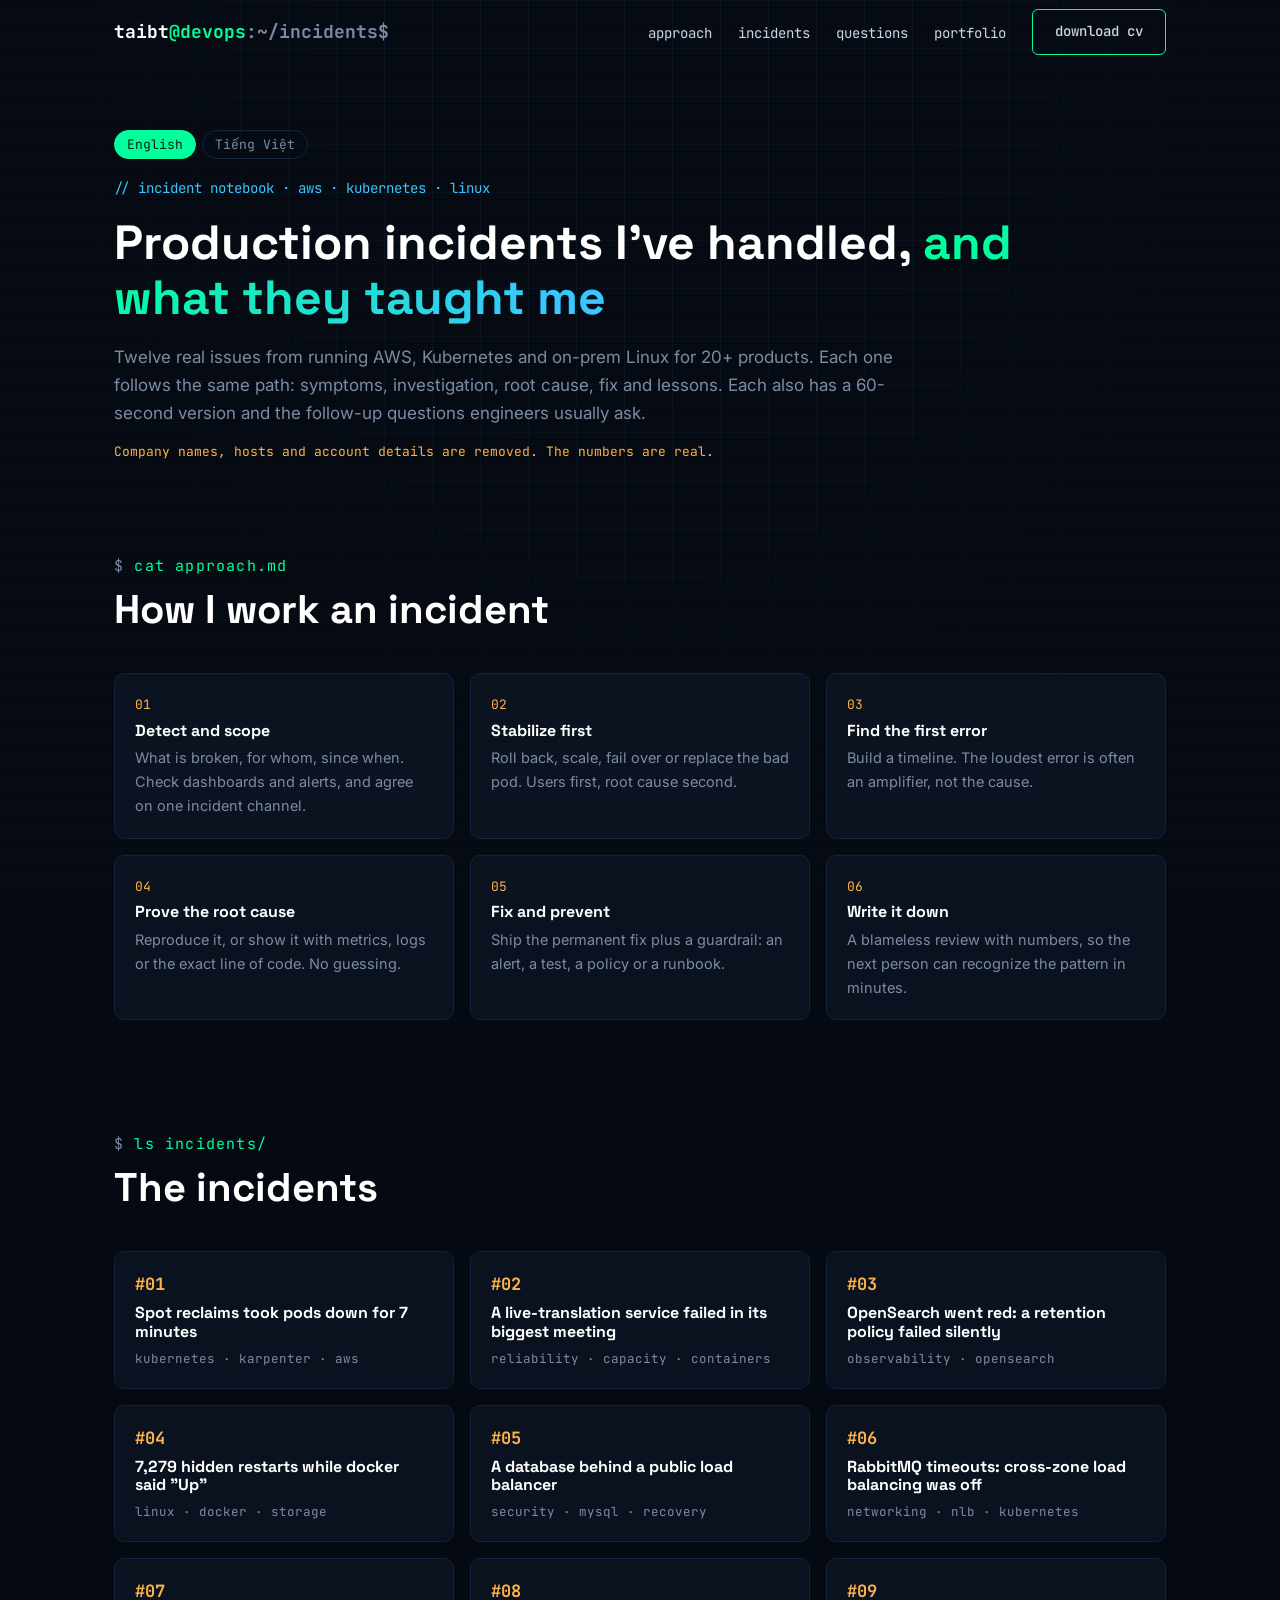
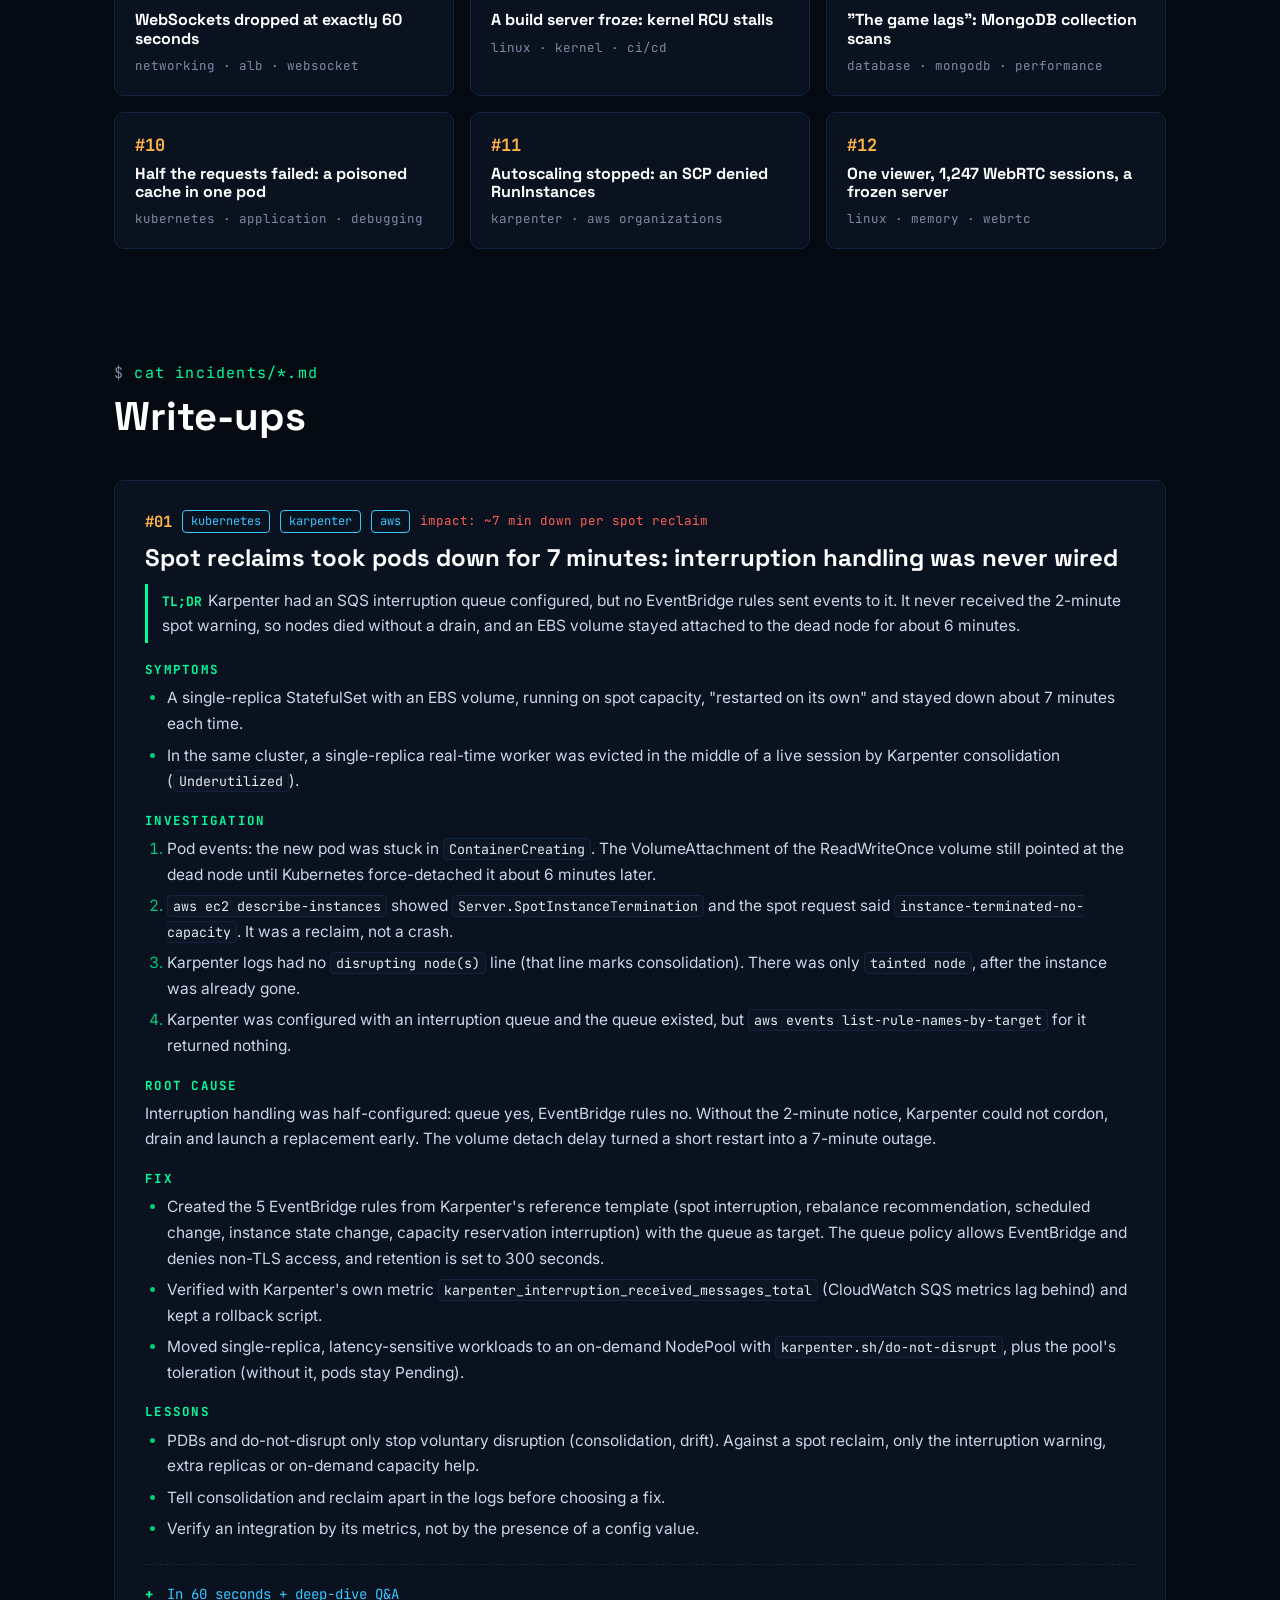
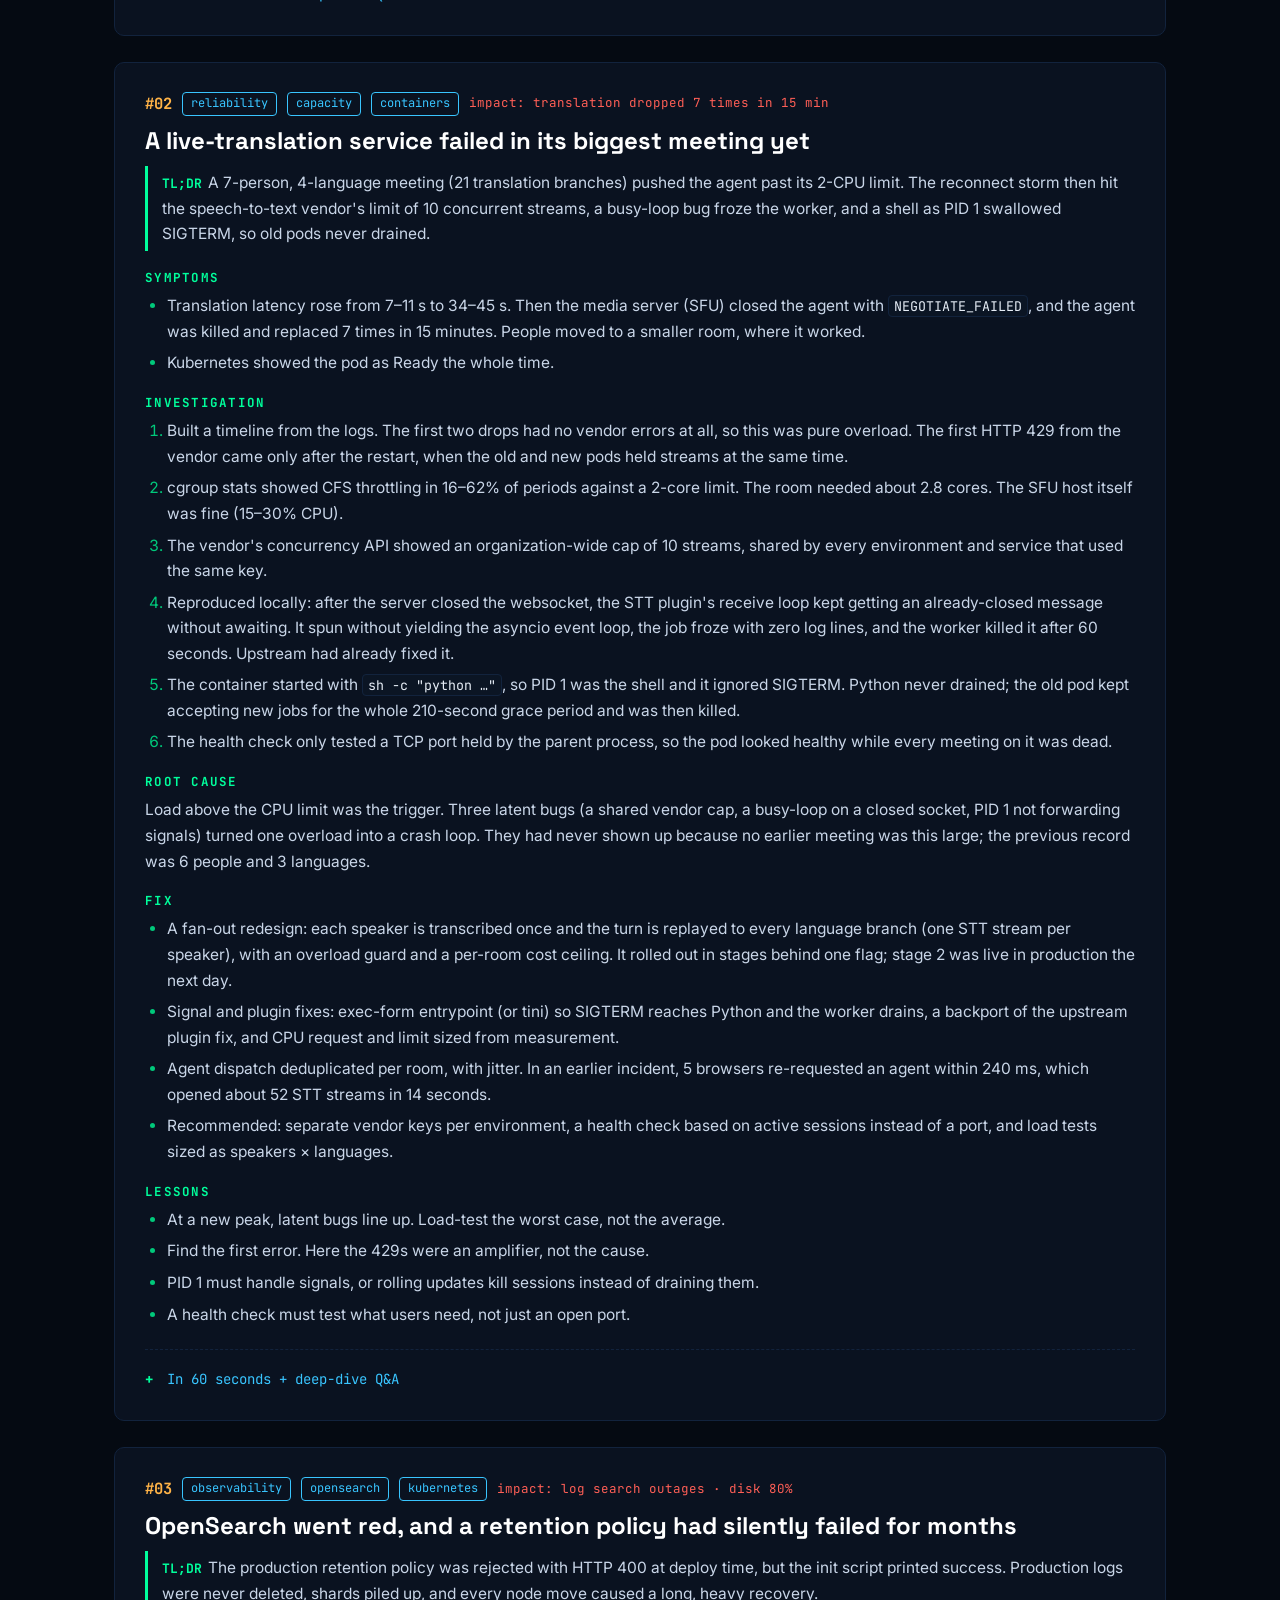
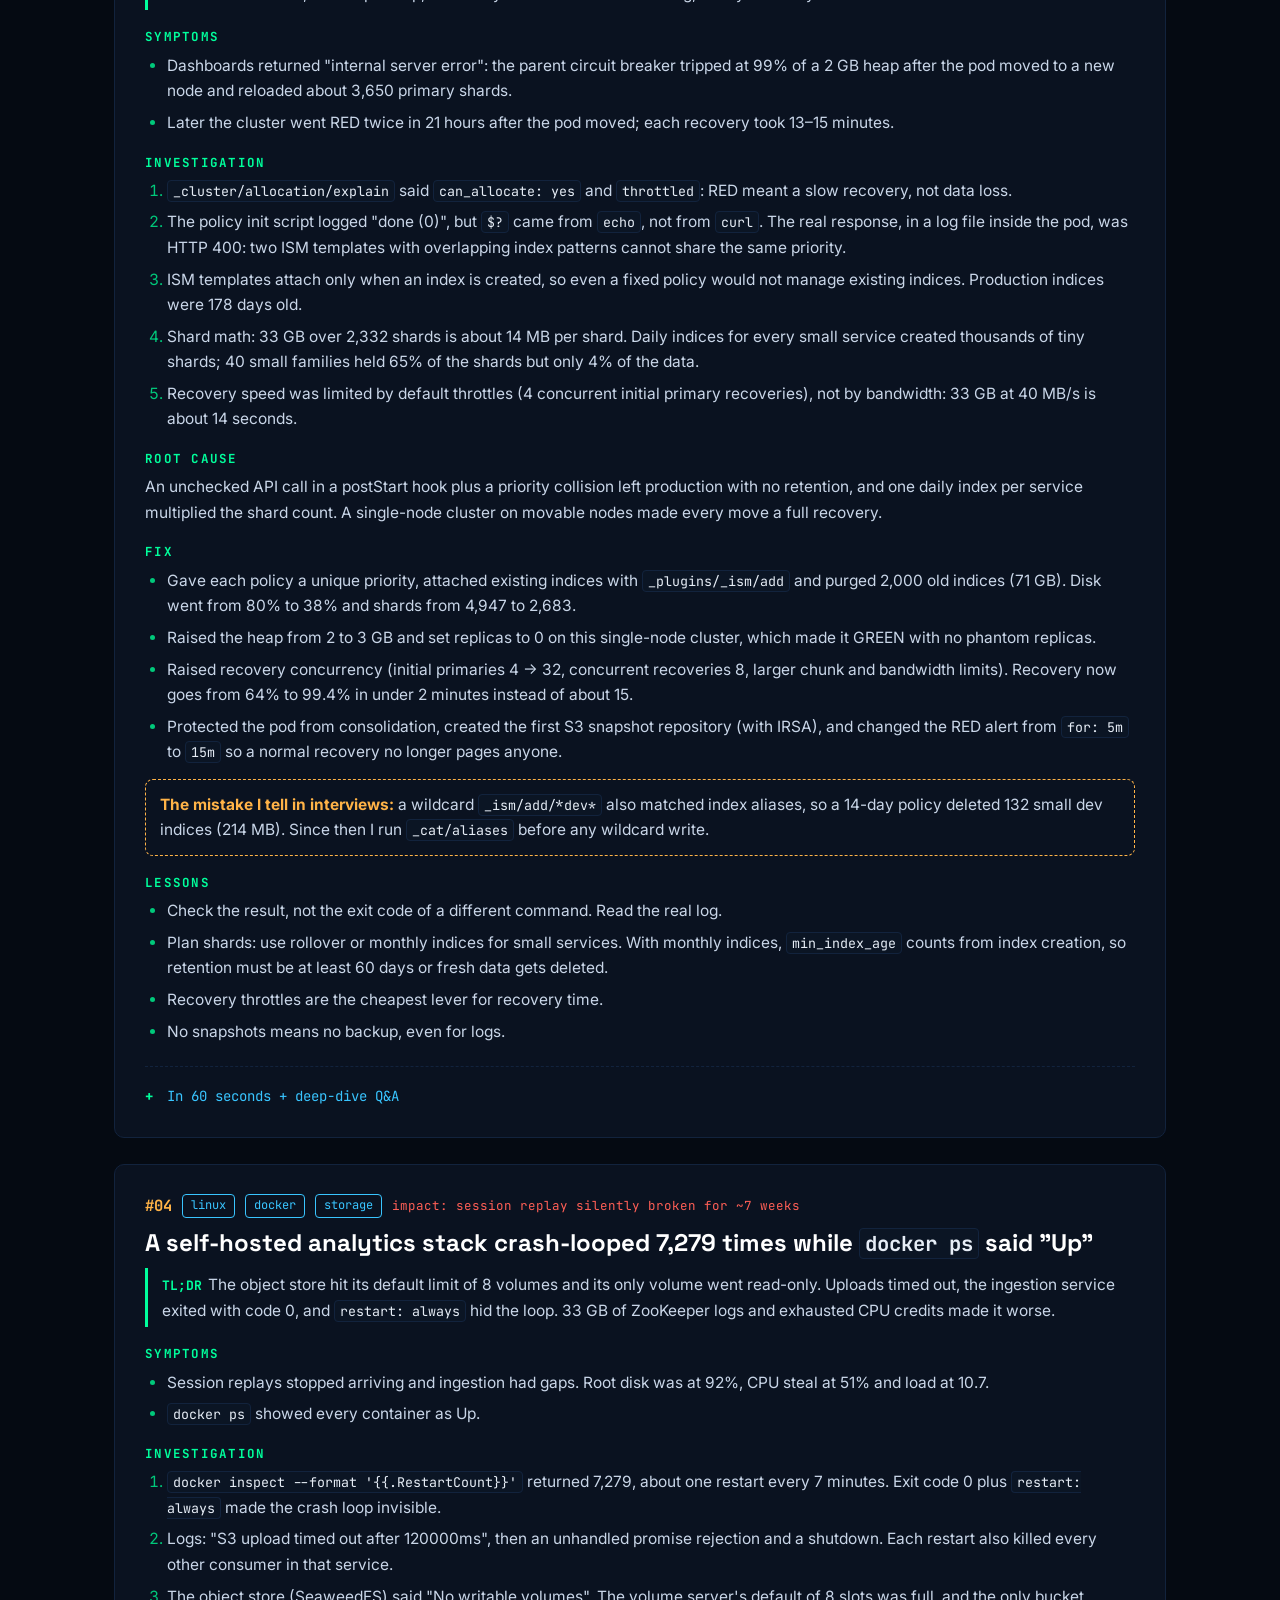
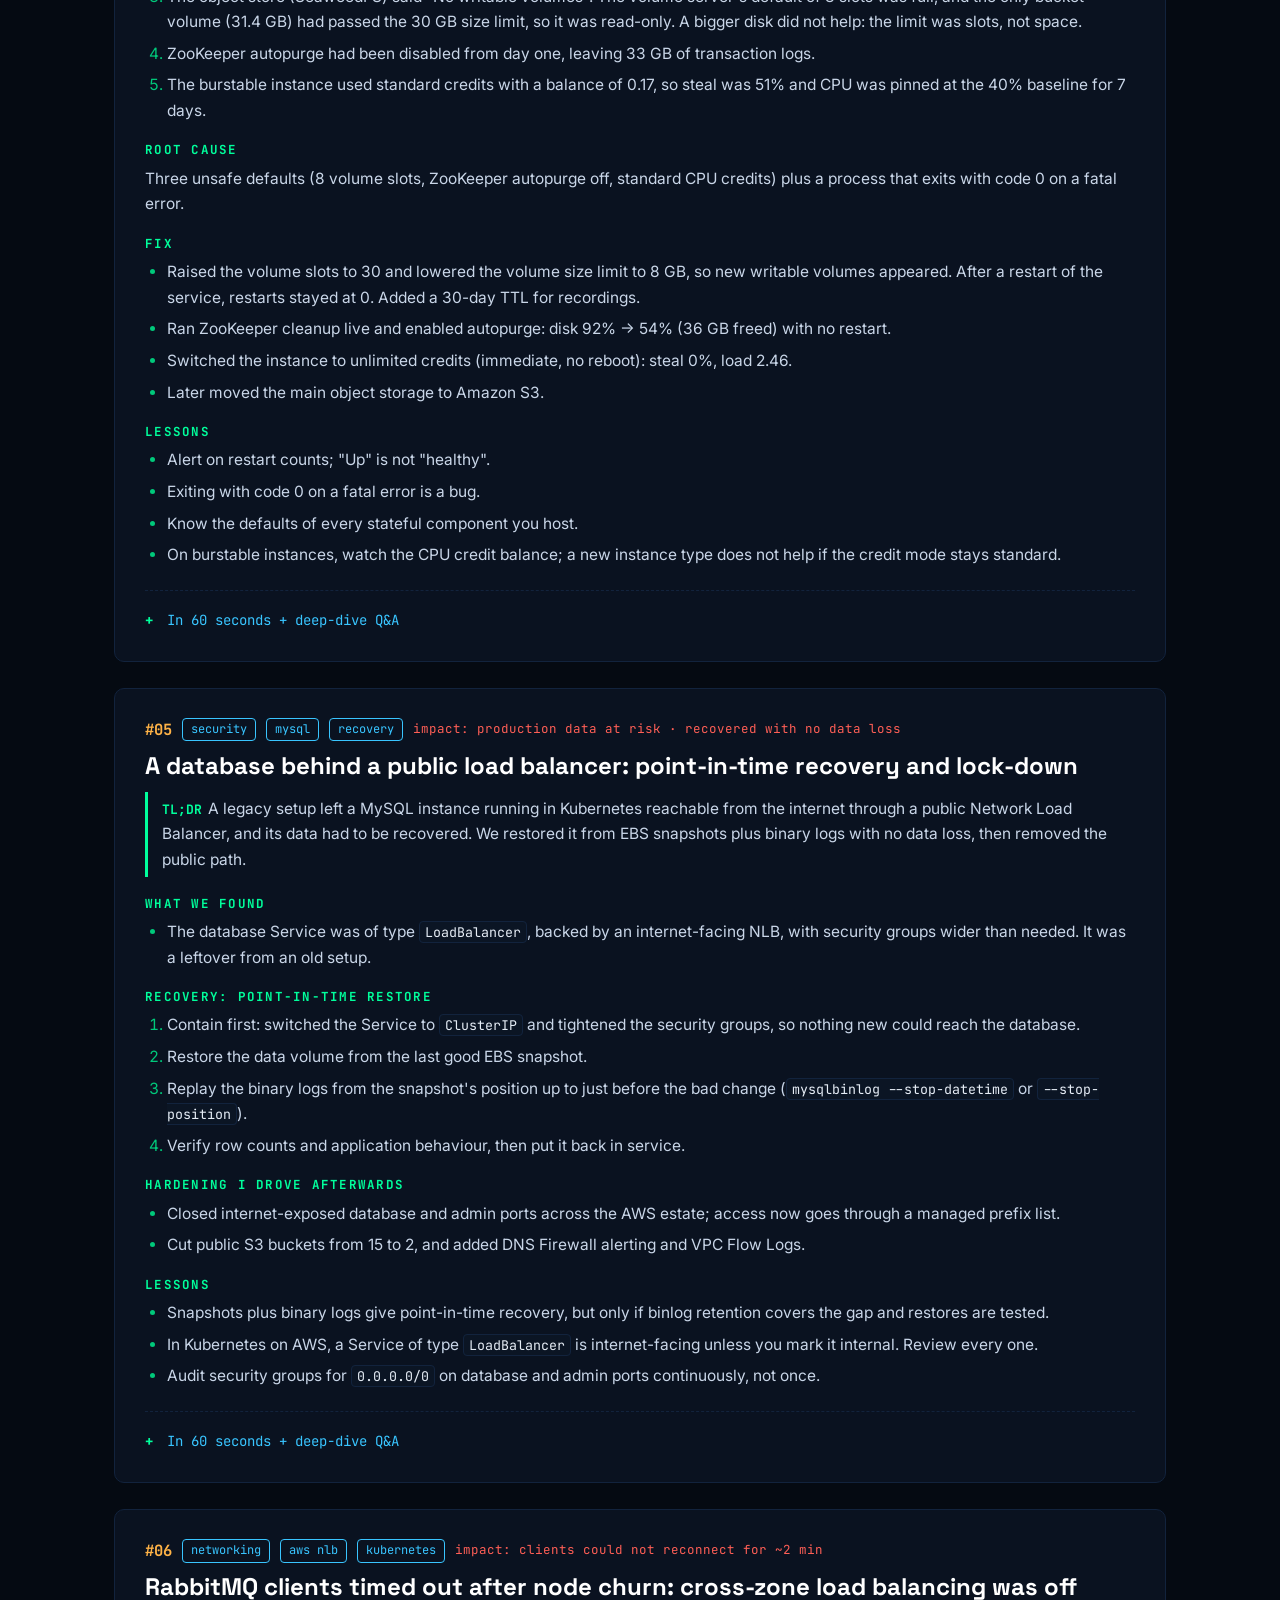
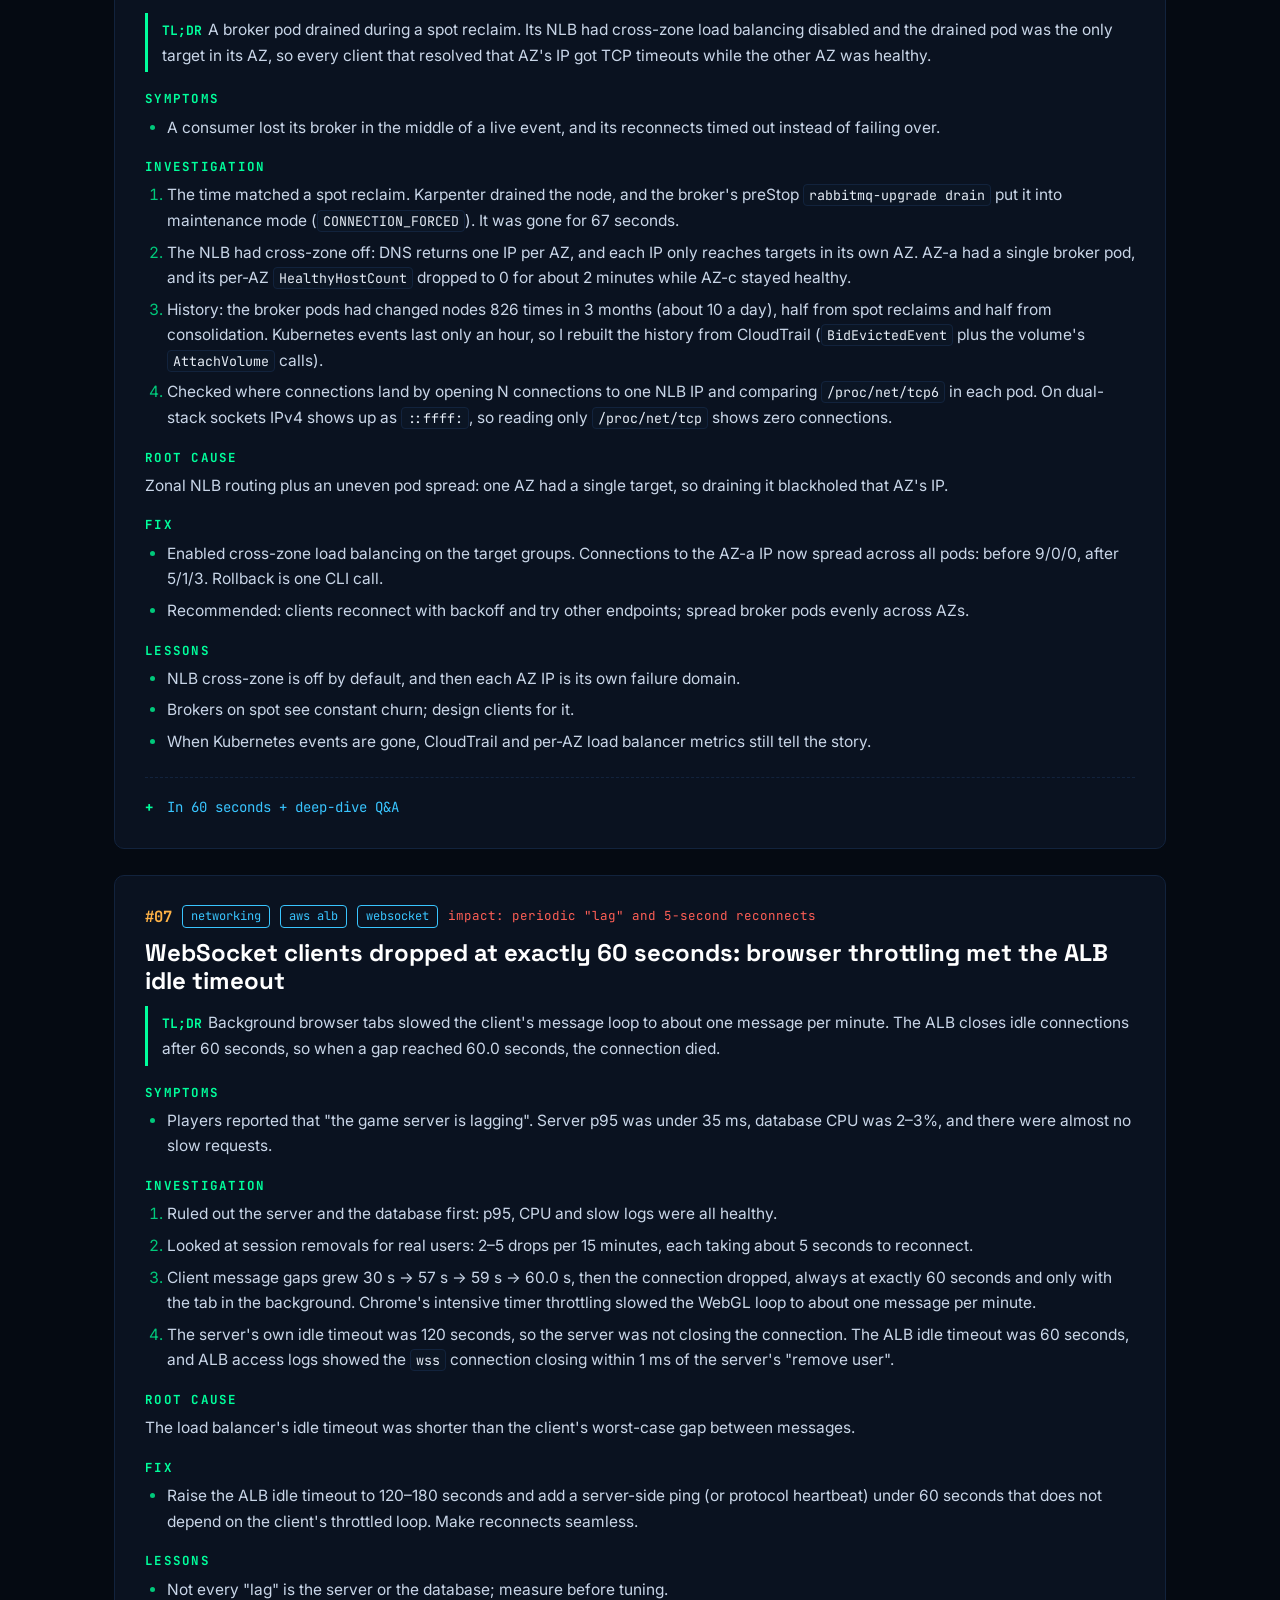
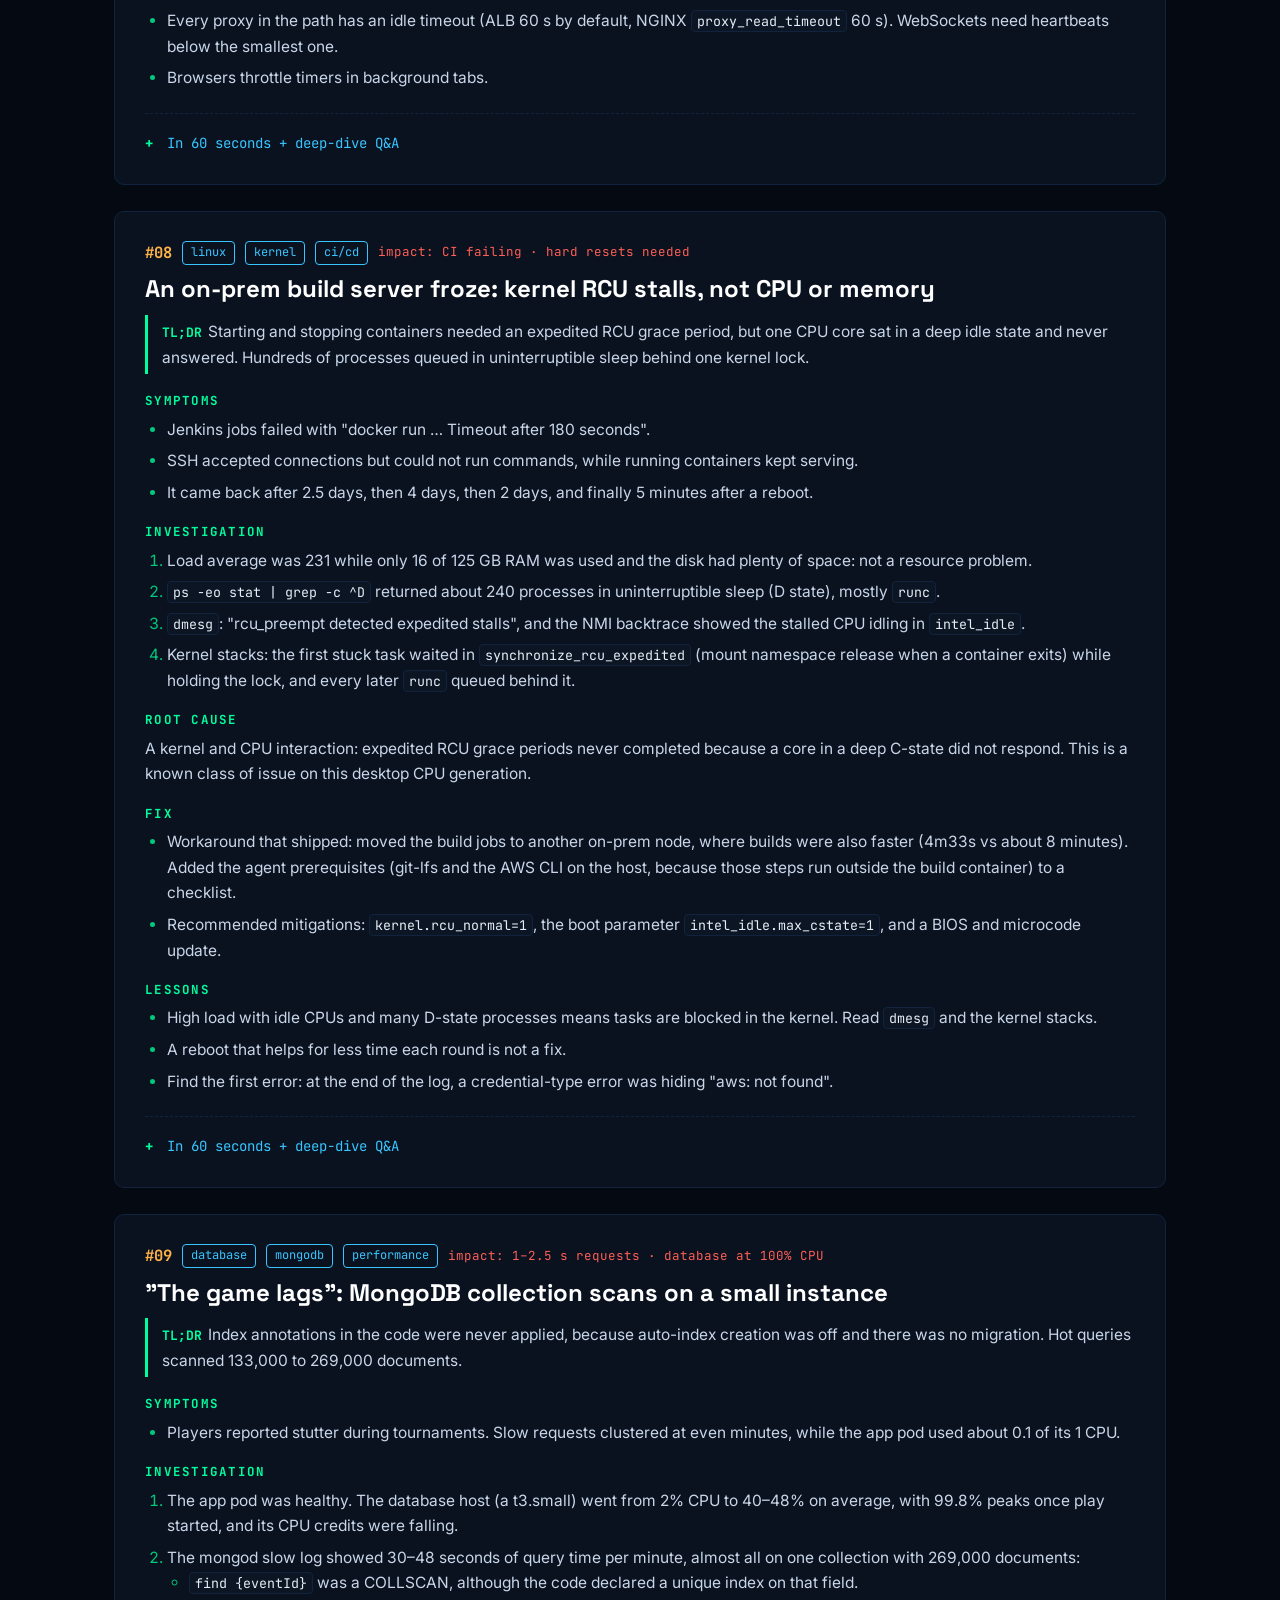
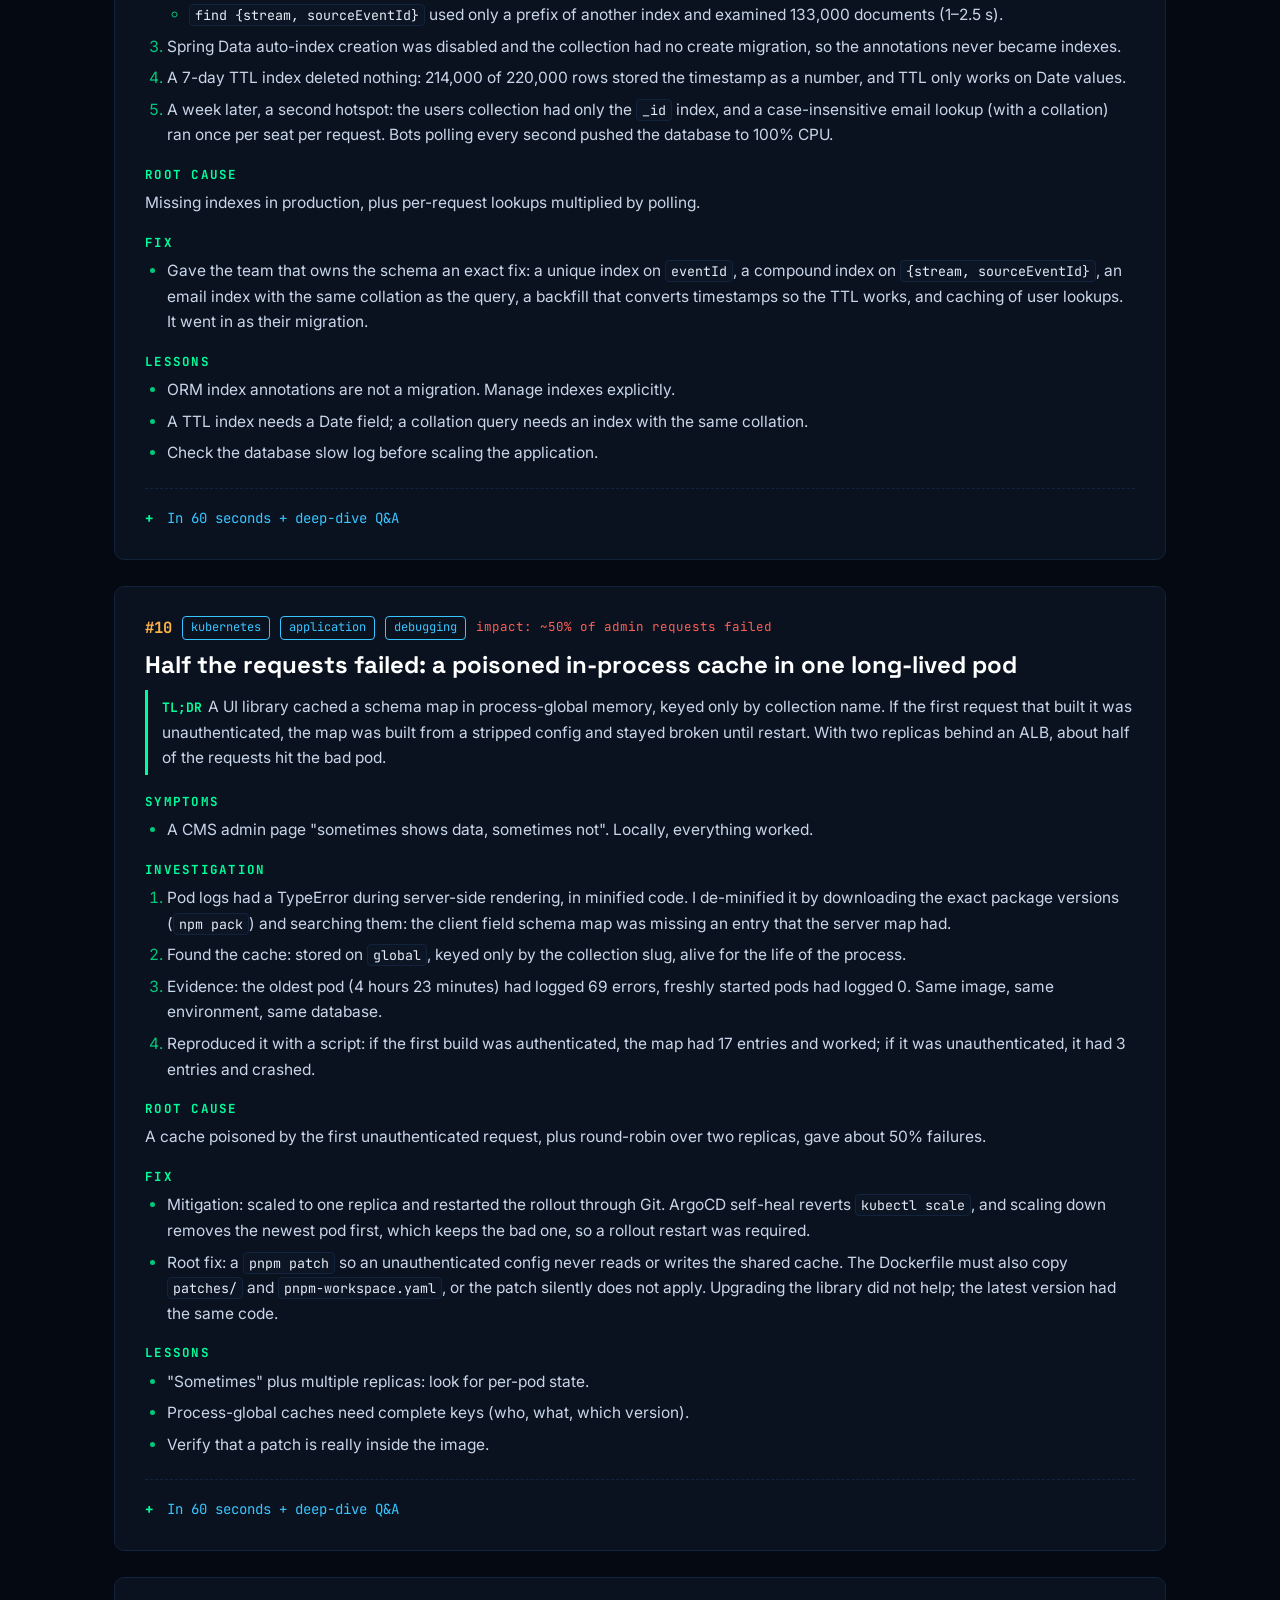
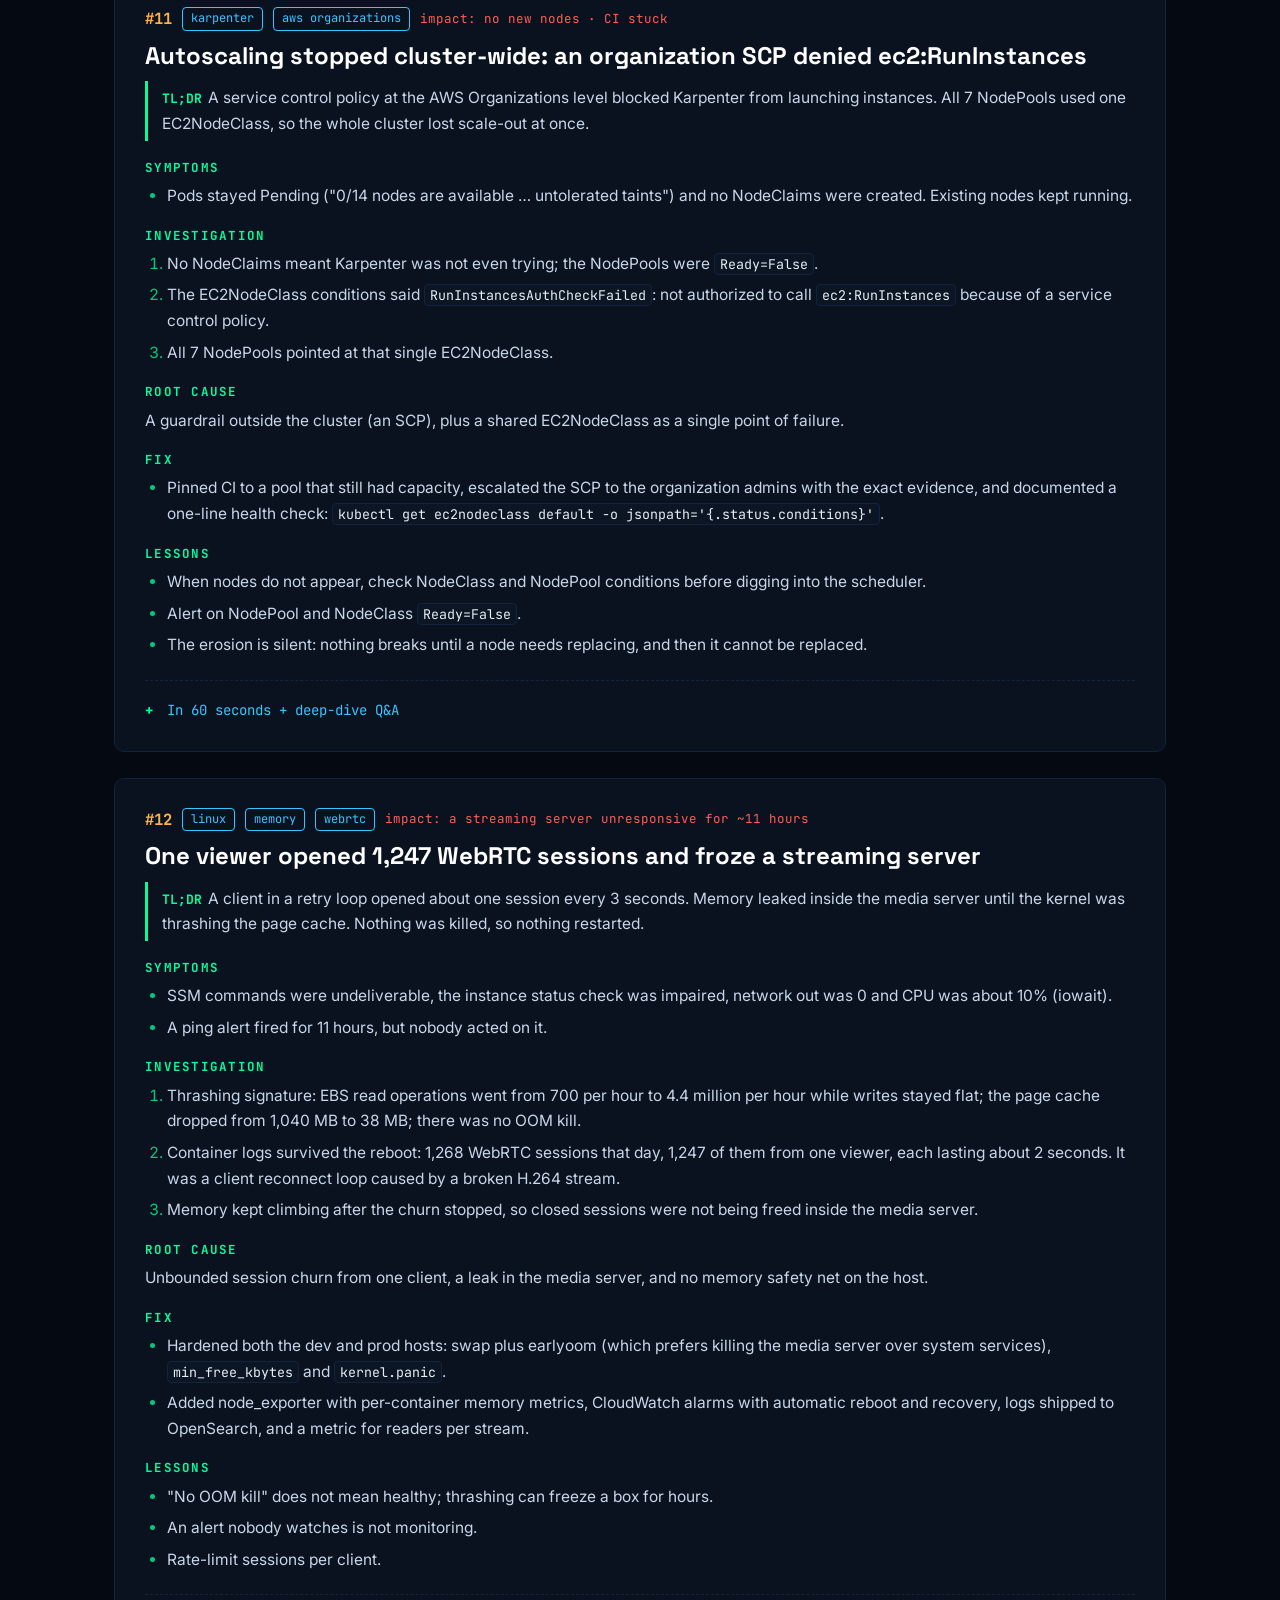
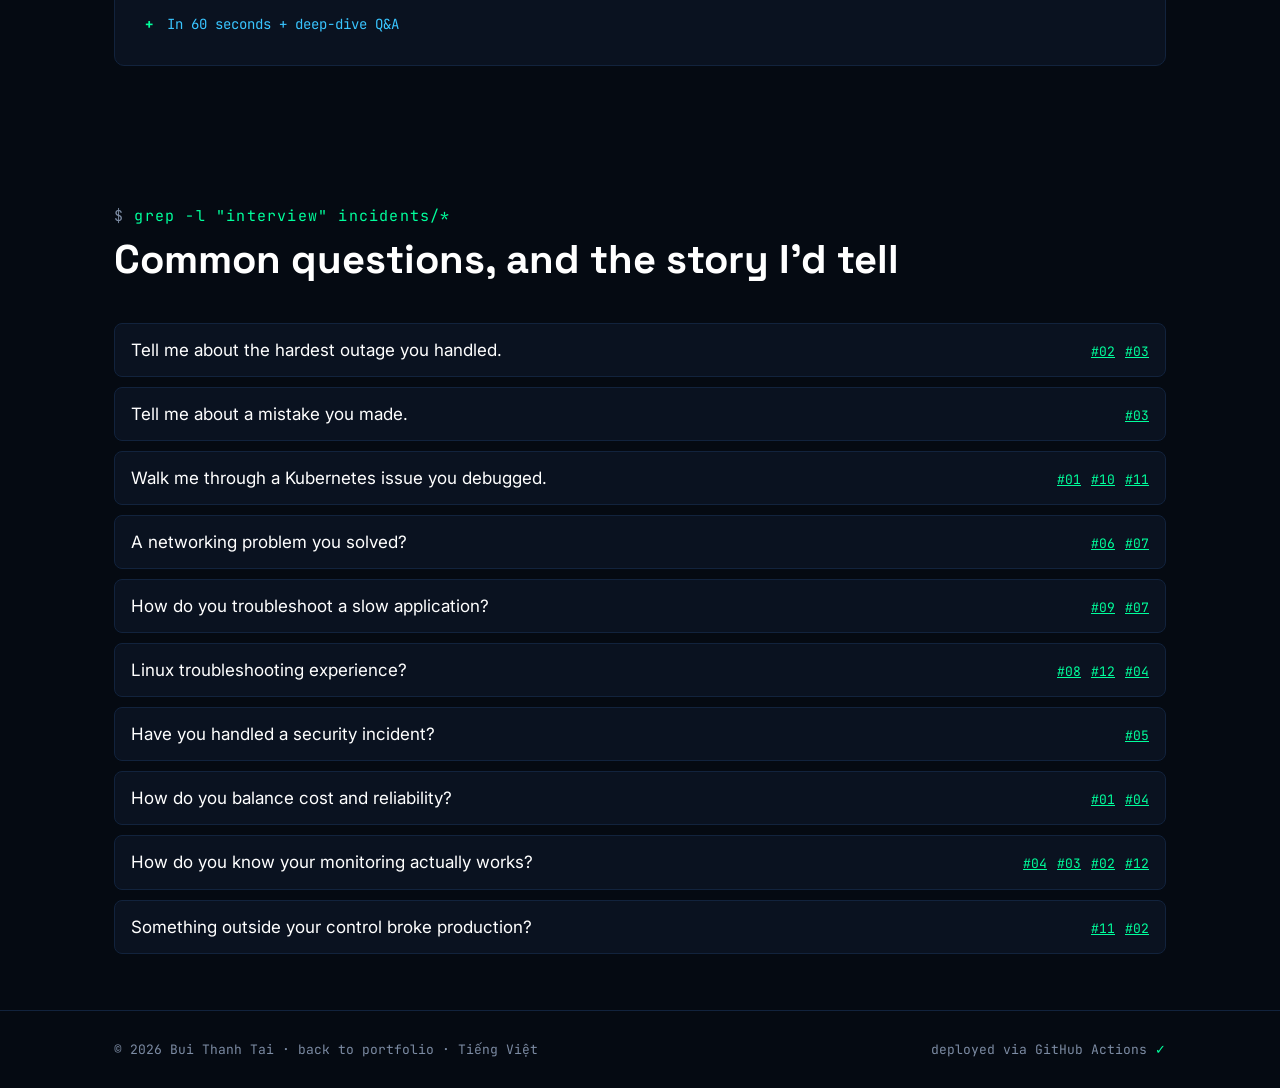
==== commit e4f04f33: "feat: add Vietnamese version of the incident notebook Add /incidents/vi/ with the same twelve write-" ====
--- a/incidents/index.html
+++ b/incidents/index.html
@@ -7,6 +7,8 @@
   <meta name="description" content="Real production incidents from AWS, Kubernetes and on-prem Linux: symptoms, investigation, root cause, fix and lessons, by Bui Thanh Tai, Senior DevOps Engineer.">
   <link rel="icon" type="image/svg+xml" href="../assets/img/favicon.svg">
   <link rel="canonical" href="https://taibt-devops.github.io/portfolio/incidents/">
+  <link rel="alternate" hreflang="en" href="https://taibt-devops.github.io/portfolio/incidents/">
+  <link rel="alternate" hreflang="vi" href="https://taibt-devops.github.io/portfolio/incidents/vi/">
   <meta property="og:type" content="article">
   <meta property="og:title" content="Incident Notebook — Bui Thanh Tai">
   <meta property="og:description" content="Twelve real production incidents: what broke, how I found the root cause, what fixed it and what I learned.">
@@ -40,6 +42,7 @@
   <main id="main" tabindex="-1">
     <section class="inc-hero" aria-labelledby="page-title">
       <div class="wrap">
+        <p class="lang-switch"><span aria-current="page">English</span><a href="vi/" hreflang="vi" lang="vi">Tiếng Việt</a></p>
         <p class="hero-kicker">// incident notebook · aws · kubernetes · linux</p>
         <h1 id="page-title" class="inc-title">Production incidents I've handled, <span class="grad">and what they taught me</span></h1>
         <p class="inc-lede">Twelve real issues from running AWS, Kubernetes and on-prem Linux for 20+ products. Each one follows the same path: symptoms, investigation, root cause, fix and lessons. Each also has a 60-second version and the follow-up questions engineers usually ask.</p>
@@ -735,7 +738,7 @@
 
   <footer id="site-footer">
     <div class="wrap footer-inner">
-      <p class="footer-line">© 2026 Bui Thanh Tai · <a href="../">back to portfolio</a></p>
+      <p class="footer-line">© 2026 Bui Thanh Tai · <a href="../">back to portfolio</a> · <a href="vi/" hreflang="vi" lang="vi">Tiếng Việt</a></p>
       <p class="footer-line"><a href="https://github.com/taibt-devops/portfolio/actions" rel="noopener" target="_blank">deployed via GitHub Actions <span class="t-ok">✓</span></a></p>
     </div>
   </footer>
--- a/assets/css/incidents.css
+++ b/assets/css/incidents.css
@@ -4,6 +4,13 @@
 .inc-title { font-size: clamp(30px, 4.6vw, 48px); max-width: 920px; margin-bottom: 18px; }
 .inc-lede { max-width: 780px; color: var(--text-dim); margin-bottom: 14px; }
 .inc-note { font-family: var(--mono); font-size: 13px; color: var(--amber); }
+
+/* Language switch (English / Tiếng Việt) */
+.lang-switch { display: flex; gap: 6px; margin-bottom: 18px; font-family: var(--mono); font-size: 13px; }
+.lang-switch a, .lang-switch span { padding: 3px 12px; border: 1px solid var(--line); border-radius: 999px; text-decoration: none; }
+.lang-switch a { color: var(--text-dim); }
+.lang-switch a:hover { color: var(--accent); border-color: var(--accent-dim); }
+.lang-switch [aria-current] { color: #04220f; background: var(--accent); border-color: var(--accent); }
 
 /* How I work an incident */
 .how-grid { display: grid; grid-template-columns: repeat(3, 1fr); gap: 16px; list-style: none; padding: 0; counter-reset: step; }
